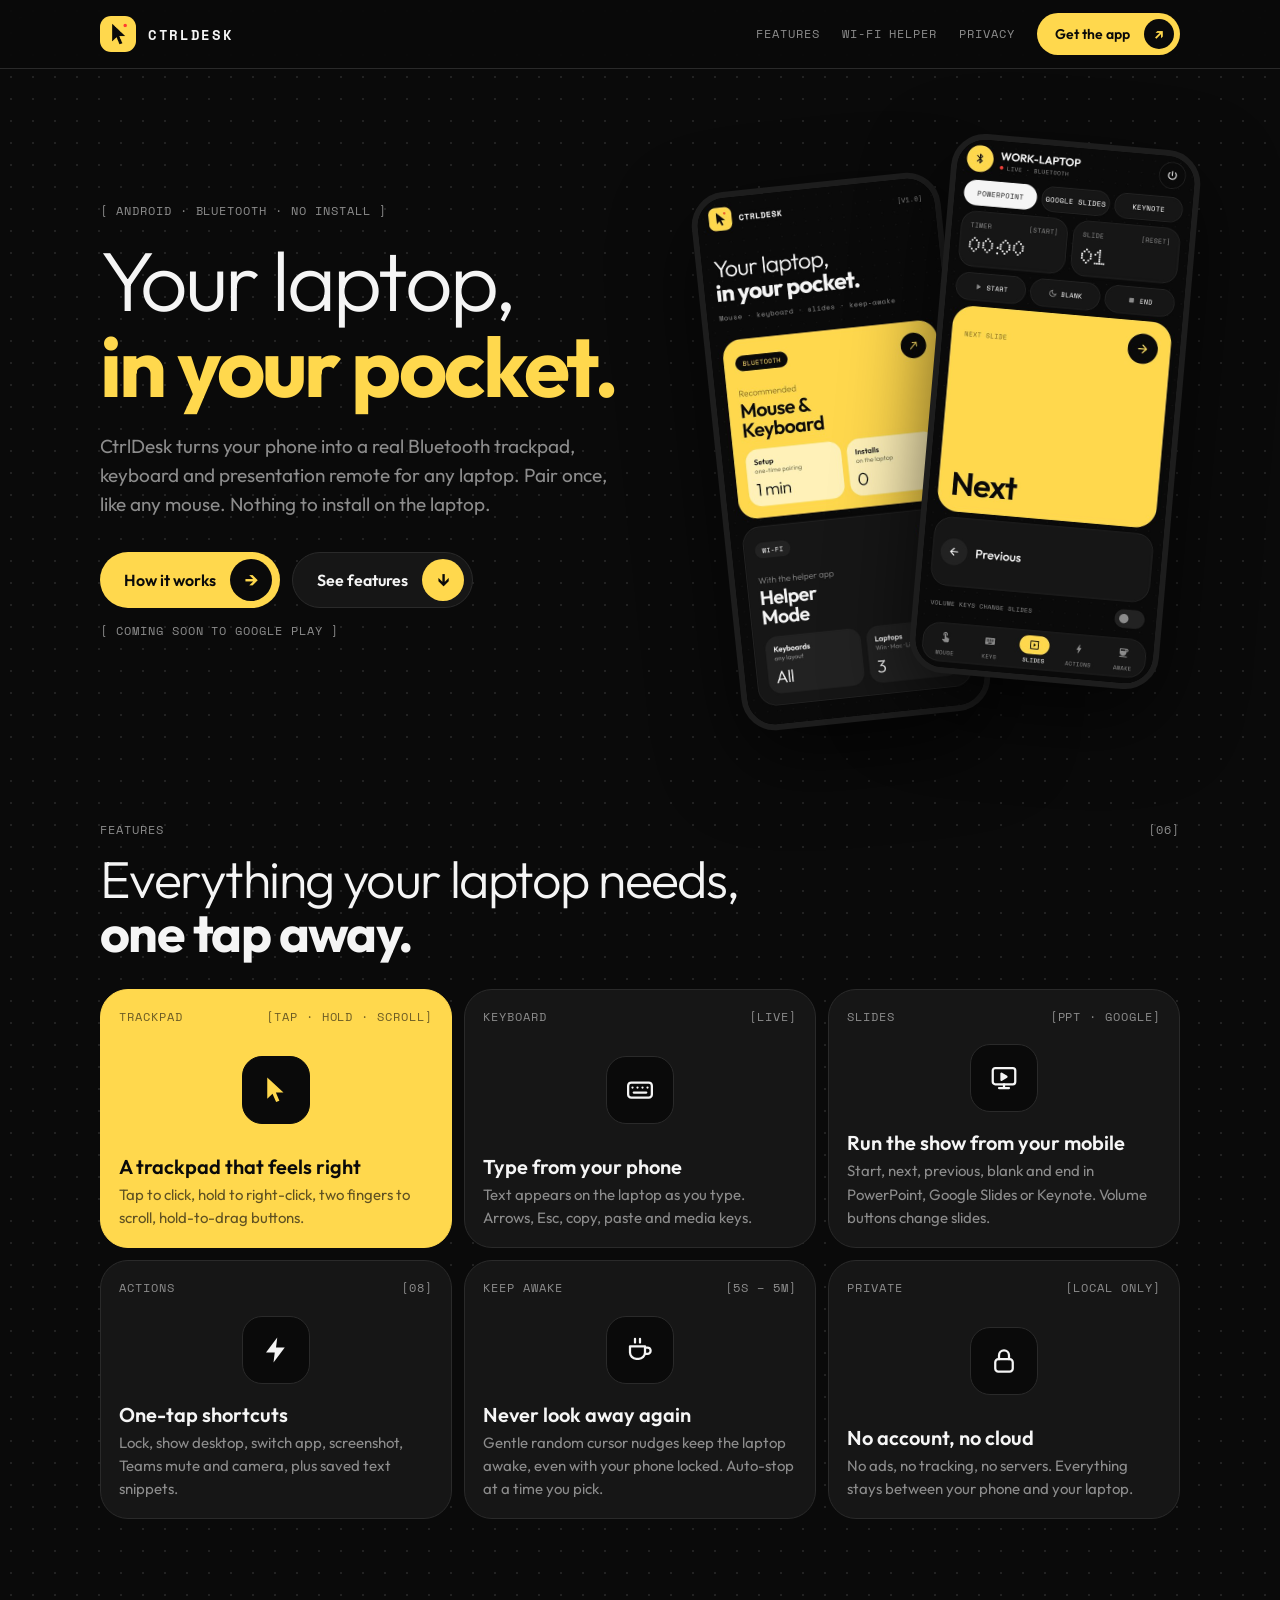
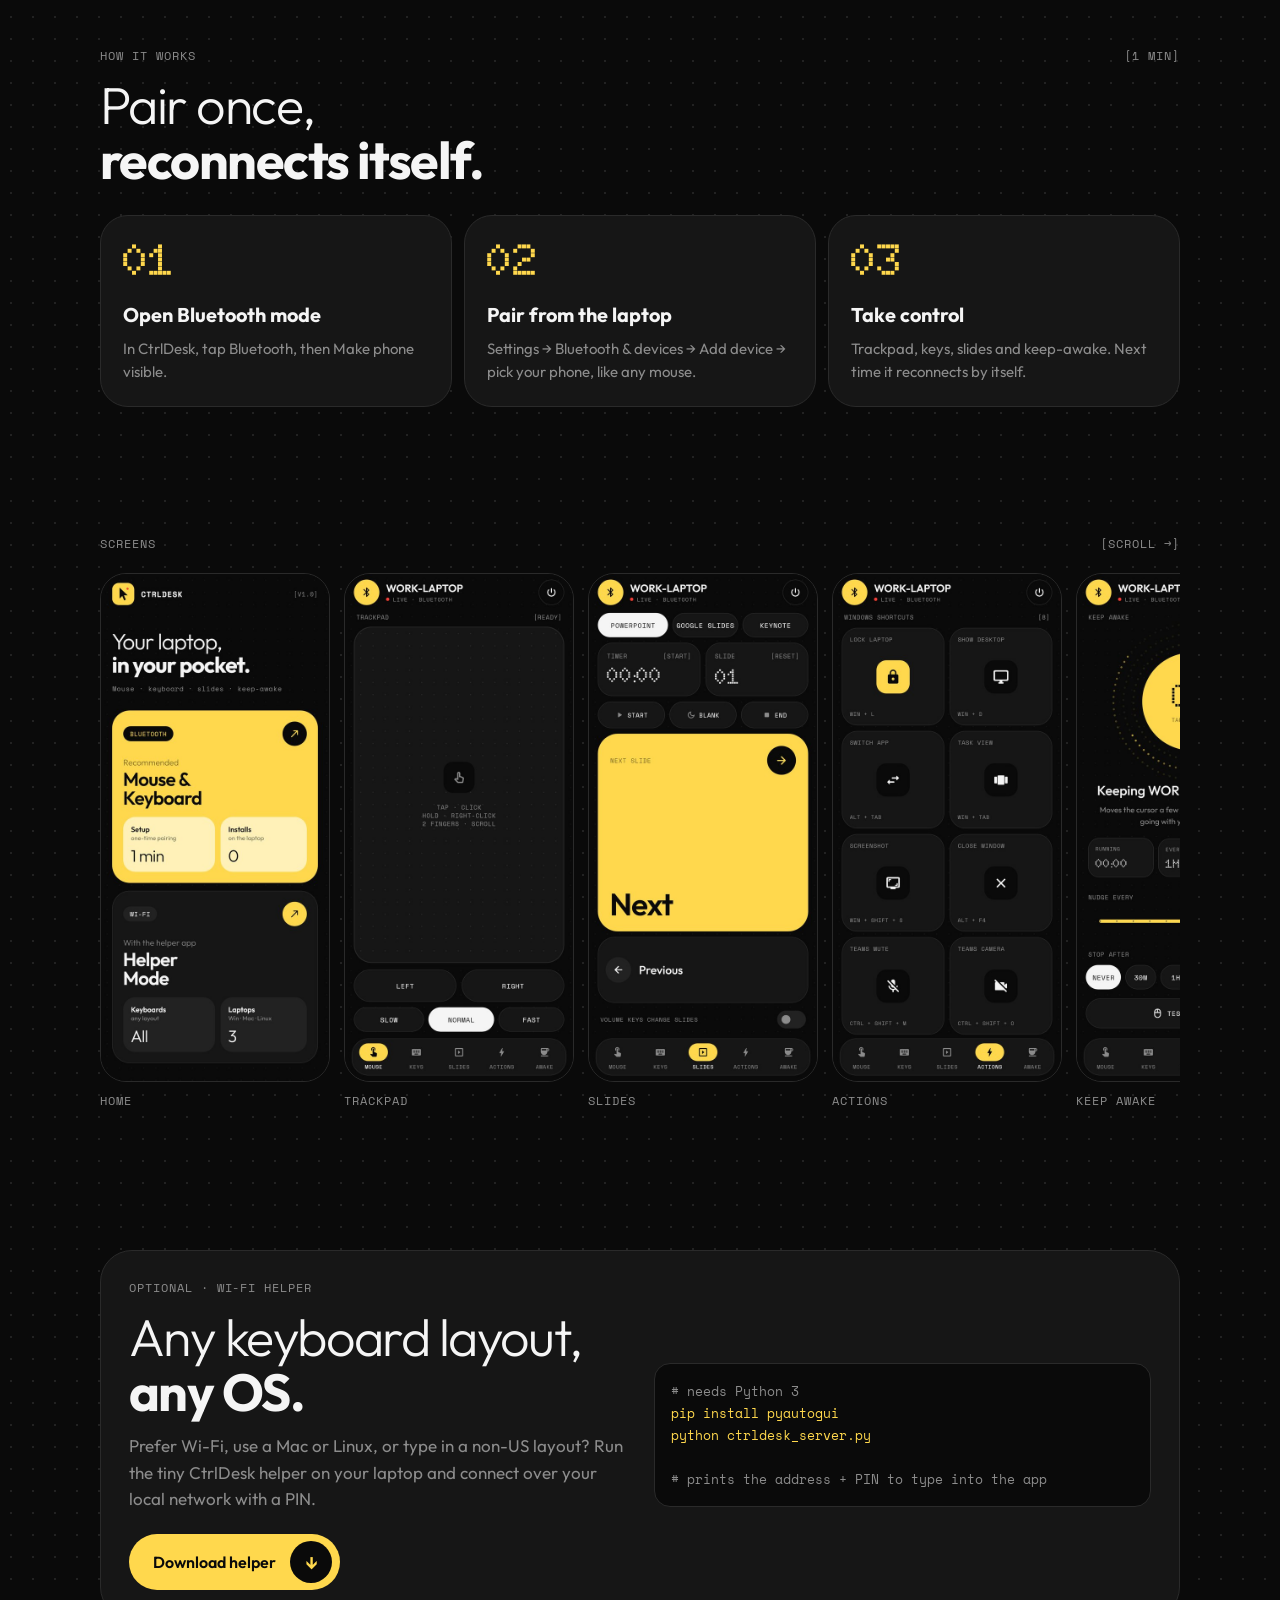
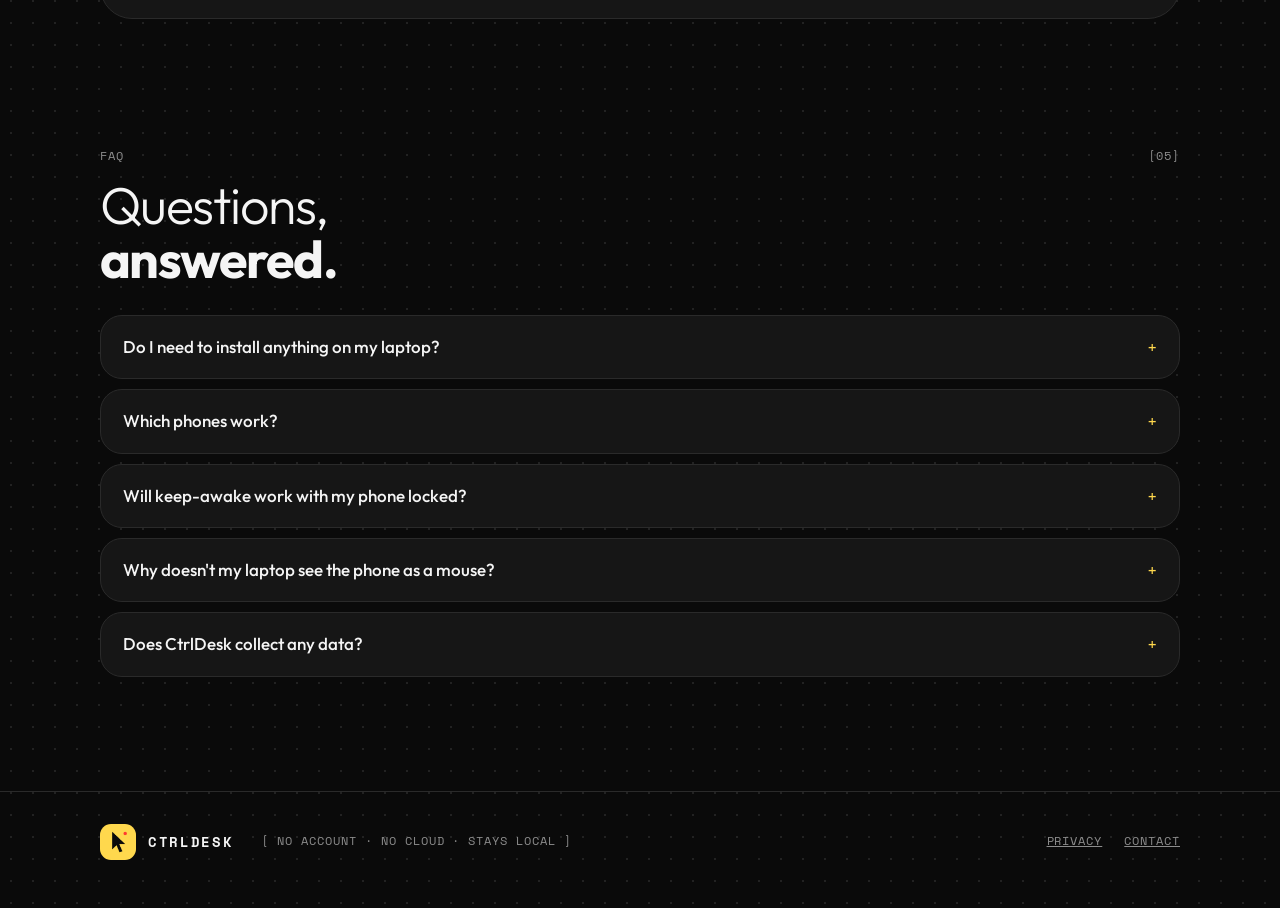
==== index.html @ 4426a4b0 "CtrlDesk website: landing page, privacy policy, Wi-Fi helper" ====
<!doctype html>
<html lang="en">
<head>
<meta charset="utf-8">
<meta name="viewport" content="width=device-width, initial-scale=1">
<title>CtrlDesk: your laptop, in your pocket</title>
<meta name="description" content="Turn your Android phone into a Bluetooth trackpad, keyboard, presentation remote and keep-awake for your laptop. Nothing to install on the laptop.">
<meta property="og:title" content="CtrlDesk: your laptop, in your pocket">
<meta property="og:description" content="Bluetooth trackpad, keyboard, slides remote and keep-awake. Nothing to install on the laptop.">
<meta property="og:image" content="https://shiv-khetan.github.io/ctrldesk/img/icon.png">
<link rel="icon" href="img/favicon.png">
<link rel="preconnect" href="https://fonts.googleapis.com">
<link rel="preconnect" href="https://fonts.gstatic.com" crossorigin>
<link href="https://fonts.googleapis.com/css2?family=Doto:wght@900&family=Outfit:wght@300;400;500;600;700&family=Space+Mono&display=swap" rel="stylesheet">
<link rel="stylesheet" href="style.css">
</head>
<body>

<nav>
  <div class="wrap">
    <a class="brand" href="./"><img src="img/icon.png" alt="">CTRLDESK</a>
    <div class="links">
      <a class="mono" href="#features">Features</a>
      <a class="mono" href="#wifi">Wi-Fi helper</a>
      <a class="mono" href="privacy.html">Privacy</a>
      <a class="btn yellow small" href="#get">Get the app <span class="arrow">↗</span></a>
    </div>
  </div>
</nav>

<main class="wrap">
  <header class="hero" id="get">
    <div>
      <div class="mono">[ Android · Bluetooth · No install ]</div>
      <h1 style="margin-top:18px">Your laptop,<br><b>in your pocket.</b></h1>
      <p class="lede">CtrlDesk turns your phone into a real Bluetooth trackpad, keyboard and presentation remote for any laptop. Pair once, like any mouse. Nothing to install on the laptop.</p>
      <div class="cta">
        <a class="btn yellow" href="#how">How it works <span class="arrow">→</span></a>
        <a class="btn dark" href="#features">See features <span class="arrow">↓</span></a>
      </div>
      <p class="mono soon">[ Coming soon to Google Play ]</p>
    </div>
    <div class="phones" aria-hidden="true">
      <div class="phone a"><img src="img/home.jpg" alt=""></div>
      <div class="phone b"><img src="img/slides.jpg" alt=""></div>
    </div>
  </header>

  <section id="features">
    <div class="head"><span class="mono">Features</span><span class="mono">[06]</span></div>
    <h2>Everything your laptop needs,<br><b>one tap away.</b></h2>
    <div class="grid">
      <div class="tile hl">
        <div class="head"><span class="mono">Trackpad</span><span class="mono">[Tap · Hold · Scroll]</span></div>
        <div class="art"><span><svg width="30" height="30" viewBox="0 0 24 24" fill="#ffd84d"><path d="M5 2v17l4.2-4 2.9 6.6 2.6-1.1-2.8-6.5H18z"/></svg></span></div>
        <h3>A trackpad that feels right</h3>
        <p>Tap to click, hold to right-click, two fingers to scroll, hold-to-drag buttons.</p>
      </div>
      <div class="tile">
        <div class="head"><span class="mono">Keyboard</span><span class="mono">[Live]</span></div>
        <div class="art"><span><svg width="30" height="30" viewBox="0 0 24 24" fill="none" stroke="#f5f5f5" stroke-width="1.8" stroke-linecap="round"><rect x="2.5" y="6" width="19" height="12" rx="2.5"/><path d="M6 10h.01M10 10h.01M14 10h.01M18 10h.01M7 14h10"/></svg></span></div>
        <h3>Type from your phone</h3>
        <p>Text appears on the laptop as you type. Arrows, Esc, copy, paste and media keys.</p>
      </div>
      <div class="tile">
        <div class="head"><span class="mono">Slides</span><span class="mono">[PPT · Google]</span></div>
        <div class="art"><span><svg width="30" height="30" viewBox="0 0 24 24" fill="none" stroke="#f5f5f5" stroke-width="1.8" stroke-linejoin="round"><rect x="3" y="4" width="18" height="13" rx="2"/><path d="M10 8.5v5l4-2.5z" fill="#f5f5f5"/><path d="M12 17v3M8 20h8" stroke-linecap="round"/></svg></span></div>
        <h3>Run the show from your mobile</h3>
        <p>Start, next, previous, blank and end in PowerPoint, Google Slides or Keynote. Volume buttons change slides.</p>
      </div>
      <div class="tile">
        <div class="head"><span class="mono">Actions</span><span class="mono">[08]</span></div>
        <div class="art"><span><svg width="30" height="30" viewBox="0 0 24 24" fill="#f5f5f5"><path d="M13 2 4 14h7l-1 8 9-12h-7z"/></svg></span></div>
        <h3>One-tap shortcuts</h3>
        <p>Lock, show desktop, switch app, screenshot, Teams mute and camera, plus saved text snippets.</p>
      </div>
      <div class="tile">
        <div class="head"><span class="mono">Keep awake</span><span class="mono">[5s – 5m]</span></div>
        <div class="art"><span><svg width="30" height="30" viewBox="0 0 24 24" fill="none" stroke="#f5f5f5" stroke-width="1.8" stroke-linecap="round" stroke-linejoin="round"><path d="M4 9h12v5a5 5 0 0 1-5 5H9a5 5 0 0 1-5-5zM16 10h2a2.5 2.5 0 0 1 0 5h-2M8 3v3M12 3v3"/></svg></span></div>
        <h3>Never look away again</h3>
        <p>Gentle random cursor nudges keep the laptop awake, even with your phone locked. Auto-stop at a time you pick.</p>
      </div>
      <div class="tile">
        <div class="head"><span class="mono">Private</span><span class="mono">[Local only]</span></div>
        <div class="art"><span><svg width="30" height="30" viewBox="0 0 24 24" fill="none" stroke="#f5f5f5" stroke-width="1.8" stroke-linecap="round" stroke-linejoin="round"><rect x="5" y="10.5" width="14" height="10" rx="2.5"/><path d="M8 10.5V7.5a4 4 0 0 1 8 0v3"/></svg></span></div>
        <h3>No account, no cloud</h3>
        <p>No ads, no tracking, no servers. Everything stays between your phone and your laptop.</p>
      </div>
    </div>
  </section>

  <section id="how">
    <div class="head"><span class="mono">How it works</span><span class="mono">[1 min]</span></div>
    <h2>Pair once,<br><b>reconnects itself.</b></h2>
    <div class="steps">
      <div class="step"><div class="n">01</div><h3>Open Bluetooth mode</h3><p>In CtrlDesk, tap Bluetooth, then Make phone visible.</p></div>
      <div class="step"><div class="n">02</div><h3>Pair from the laptop</h3><p>Settings → Bluetooth &amp; devices → Add device → pick your phone, like any mouse.</p></div>
      <div class="step"><div class="n">03</div><h3>Take control</h3><p>Trackpad, keys, slides and keep-awake. Next time it reconnects by itself.</p></div>
    </div>
  </section>

  <section>
    <div class="head"><span class="mono">Screens</span><span class="mono">[Scroll →]</span></div>
    <div class="gallery" style="margin-top:20px">
      <figure><img src="img/home.jpg" alt="CtrlDesk home screen" loading="lazy"><figcaption class="mono">Home</figcaption></figure>
      <figure><img src="img/mouse.jpg" alt="Trackpad" loading="lazy"><figcaption class="mono">Trackpad</figcaption></figure>
      <figure><img src="img/slides.jpg" alt="Presentation remote" loading="lazy"><figcaption class="mono">Slides</figcaption></figure>
      <figure><img src="img/actions.jpg" alt="Shortcuts" loading="lazy"><figcaption class="mono">Actions</figcaption></figure>
      <figure><img src="img/awake.jpg" alt="Keep awake" loading="lazy"><figcaption class="mono">Keep awake</figcaption></figure>
    </div>
  </section>

  <section id="wifi">
    <div class="wifi">
      <div>
        <div class="mono">Optional · Wi-Fi helper</div>
        <h2 style="margin-bottom:14px">Any keyboard layout,<br><b>any OS.</b></h2>
        <p>Prefer Wi-Fi, use a Mac or Linux, or type in a non-US layout? Run the tiny CtrlDesk helper on your laptop and connect over your local network with a PIN.</p>
        <div class="cta" style="margin-top:22px">
          <a class="btn yellow" href="download/ctrldesk_server.py" download>Download helper <span class="arrow">↓</span></a>
        </div>
      </div>
      <pre><span class="c"># needs Python 3</span>
pip install pyautogui
python ctrldesk_server.py

<span class="c"># prints the address + PIN to type into the app</span></pre>
    </div>
  </section>

  <section>
    <div class="head"><span class="mono">FAQ</span><span class="mono">[05]</span></div>
    <h2>Questions,<br><b>answered.</b></h2>
    <details><summary>Do I need to install anything on my laptop?</summary><p>No. In Bluetooth mode your phone pairs as a standard Bluetooth mouse and keyboard, which Windows, macOS, Linux and ChromeOS support out of the box.</p></details>
    <details><summary>Which phones work?</summary><p>Android 9 or newer. A few manufacturers disable the Bluetooth keyboard/mouse feature; the app tells you if yours does. iPhone doesn't allow apps to act as a Bluetooth mouse.</p></details>
    <details><summary>Will keep-awake work with my phone locked?</summary><p>Yes. It runs in the background with an ongoing notification you can stop at any time. For long sessions, keep the phone charging.</p></details>
    <details><summary>Why doesn't my laptop see the phone as a mouse?</summary><p>Pair while CtrlDesk is open on the Bluetooth screen. If you paired earlier, remove the phone from the laptop's Bluetooth list and pair again.</p></details>
    <details><summary>Does CtrlDesk collect any data?</summary><p>No. There's no account, analytics or server. See the <a href="privacy.html">privacy policy</a>.</p></details>
  </section>
</main>

<footer>
  <div class="wrap">
    <a class="brand" href="./"><img src="img/icon.png" alt="">CTRLDESK</a>
    <span class="mono">[ No account · No cloud · Stays local ]</span>
    <div class="links">
      <a class="mono" href="privacy.html">Privacy</a>
      <a class="mono" href="mailto:shivkhetan18@gmail.com">Contact</a>
    </div>
  </div>
</footer>
</body>
</html>
---- style.css ----
:root {
  --bg: #0a0a0a;
  --card: #161616;
  --card-hi: #222;
  --line: #2a2a2a;
  --text: #f5f5f5;
  --muted: #8c8c8c;
  --yellow: #ffd84d;
  --yellow-soft: #fff1b8;
  --ink: #0a0a0a;
  --red: #ff3b30;
  --sans: "Outfit", system-ui, sans-serif;
  --mono: "Space Mono", ui-monospace, monospace;
  --dots: "Doto", var(--mono);
}

* { box-sizing: border-box; margin: 0; }
html { scroll-behavior: smooth; }
body {
  background: var(--bg) radial-gradient(circle, #222 1px, transparent 1.2px) 0 0 / 22px 22px;
  color: var(--text);
  font: 400 17px/1.55 var(--sans);
  -webkit-font-smoothing: antialiased;
}
a { color: inherit; }
img { display: block; max-width: 100%; }
.wrap { max-width: 1120px; margin: 0 auto; padding: 0 20px; }

.mono { font-family: var(--mono); font-size: 12px; letter-spacing: .08em; text-transform: uppercase; color: var(--muted); }
.head { display: flex; justify-content: space-between; gap: 12px; }

/* nav */
nav { position: sticky; top: 0; z-index: 10; background: rgba(10,10,10,.82); backdrop-filter: blur(12px); border-bottom: 1px solid var(--line); }
nav .wrap { display: flex; align-items: center; gap: 14px; height: 68px; }
.brand { display: flex; align-items: center; gap: 12px; text-decoration: none; font: 700 14px var(--mono); letter-spacing: .12em; }
.brand img { width: 36px; height: 36px; border-radius: 11px; }
nav .links { margin-left: auto; display: flex; align-items: center; gap: 22px; }
nav .links a { text-decoration: none; }
nav .links a.mono:hover { color: var(--text); }
@media (max-width: 640px) { nav .links a.mono { display: none; } }

/* buttons */
.btn { display: inline-flex; align-items: center; gap: 14px; height: 56px; padding: 0 8px 0 24px; border-radius: 28px;
  font: 600 16px var(--sans); text-decoration: none; transition: transform .12s; }
.btn:active { transform: scale(.97); }
.btn .arrow { width: 42px; height: 42px; border-radius: 50%; display: grid; place-items: center; font-size: 20px; }
.btn.yellow { background: var(--yellow); color: var(--ink); }
.btn.yellow .arrow { background: var(--ink); color: var(--yellow); }
.btn.dark { background: var(--card); color: var(--text); border: 1px solid var(--line); }
.btn.dark .arrow { background: var(--yellow); color: var(--ink); }
.btn.small { height: 42px; padding: 0 6px 0 18px; font-size: 14px; }
.btn.small .arrow { width: 30px; height: 30px; font-size: 15px; }

/* hero */
.hero { display: grid; grid-template-columns: 1.1fr .9fr; gap: 48px; align-items: center; padding: 72px 0 56px; }
h1 { font: 300 clamp(44px, 7vw, 84px)/1.02 var(--sans); letter-spacing: -.035em; }
h1 b, h2 b { font-weight: 700; }
h1 b { color: var(--yellow); }
.lede { color: var(--muted); font-size: 19px; max-width: 520px; margin: 22px 0 32px; }
.cta { display: flex; flex-wrap: wrap; gap: 12px; align-items: center; }
.soon { margin-top: 14px; }
.phones { position: relative; height: 560px; }
.phone { position: absolute; width: 250px; border-radius: 34px; border: 6px solid #1d1d1d; box-shadow: 0 30px 80px rgba(0,0,0,.6); overflow: hidden; background: #000; }
.phone img { width: 100%; }
.phone.a { left: 0; top: 40px; transform: rotate(-6deg); }
.phone.b { right: 0; top: 0; transform: rotate(5deg); }
@media (max-width: 860px) {
  .hero { grid-template-columns: 1fr; padding-top: 48px; }
  .phones { height: 470px; max-width: 420px; width: 100%; margin: 0 auto; }
  .phone { width: 210px; }
}

/* sections */
section { padding: 64px 0; }
h2 { font: 300 clamp(34px, 5vw, 52px)/1.05 var(--sans); letter-spacing: -.03em; margin: 12px 0 28px; }

.grid { display: grid; grid-template-columns: repeat(3, 1fr); gap: 12px; }
@media (max-width: 860px) { .grid { grid-template-columns: repeat(2, 1fr); } }
@media (max-width: 520px) { .grid { grid-template-columns: 1fr; } }
.tile { background: var(--card); border: 1px solid var(--line); border-radius: 28px; padding: 18px; display: flex; flex-direction: column; min-height: 240px; }
.tile .art { flex: 1; display: grid; place-items: center; padding: 18px 0; }
.tile .art span { width: 68px; height: 68px; border-radius: 20px; background: var(--bg); border: 1px solid var(--line); display: grid; place-items: center; font-size: 30px; }
.tile.hl { background: var(--yellow); border-color: var(--yellow); color: var(--ink); }
.tile.hl .mono { color: rgba(10,10,10,.6); }
.tile.hl .art span { background: var(--ink); border-color: var(--ink); }
.tile h3 { font: 600 20px var(--sans); }
.tile p { color: var(--muted); font-size: 15px; margin-top: 4px; }
.tile.hl p { color: rgba(10,10,10,.65); }

/* steps */
.steps { display: grid; grid-template-columns: repeat(3, 1fr); gap: 12px; }
@media (max-width: 860px) { .steps { grid-template-columns: 1fr; } }
.step { background: var(--card); border: 1px solid var(--line); border-radius: 28px; padding: 22px; }
.step .n { font: 900 44px/1 var(--dots); color: var(--yellow); margin-bottom: 18px; }
.step p { color: var(--muted); font-size: 15px; margin-top: 6px; }

/* gallery */
.gallery { display: flex; gap: 14px; overflow-x: auto; padding-bottom: 12px; scroll-snap-type: x mandatory; }
.gallery figure { flex: 0 0 230px; scroll-snap-align: start; }
.gallery img { border-radius: 26px; border: 1px solid var(--line); }
.gallery figcaption { margin-top: 10px; }

/* wifi */
.wifi { background: var(--card); border: 1px solid var(--line); border-radius: 32px; padding: 28px; display: grid; grid-template-columns: 1fr 1fr; gap: 28px; align-items: center; }
@media (max-width: 860px) { .wifi { grid-template-columns: 1fr; } }
.wifi p { color: var(--muted); }
pre { background: var(--bg); border: 1px solid var(--line); border-radius: 16px; padding: 16px; overflow-x: auto; font: 13px/1.7 var(--mono); color: var(--yellow); }
pre .c { color: var(--muted); }

/* faq */
details { background: var(--card); border: 1px solid var(--line); border-radius: 22px; padding: 18px 22px; margin-bottom: 10px; }
summary { cursor: pointer; font-weight: 500; list-style: none; display: flex; justify-content: space-between; gap: 12px; }
summary::after { content: "+"; font-family: var(--mono); color: var(--yellow); }
details[open] summary::after { content: "−"; }
details p { color: var(--muted); margin-top: 10px; font-size: 15.5px; }

/* footer */
footer { border-top: 1px solid var(--line); padding: 32px 0 48px; margin-top: 40px; }
footer .wrap { display: flex; flex-wrap: wrap; gap: 16px 28px; align-items: center; }
footer .links { margin-left: auto; display: flex; gap: 22px; }

/* legal page */
.legal { max-width: 720px; padding: 56px 20px 24px; margin: 0 auto; }
.legal h1 { font-size: clamp(40px, 6vw, 60px); margin: 16px 0 8px; }
.legal h2 { font: 600 20px var(--sans); margin: 34px 0 8px; letter-spacing: 0; }
.legal p, .legal li { color: #c9c9c9; }
.legal ul { padding-left: 20px; }
.legal li { margin: 6px 0; }
.legal b { color: var(--text); }
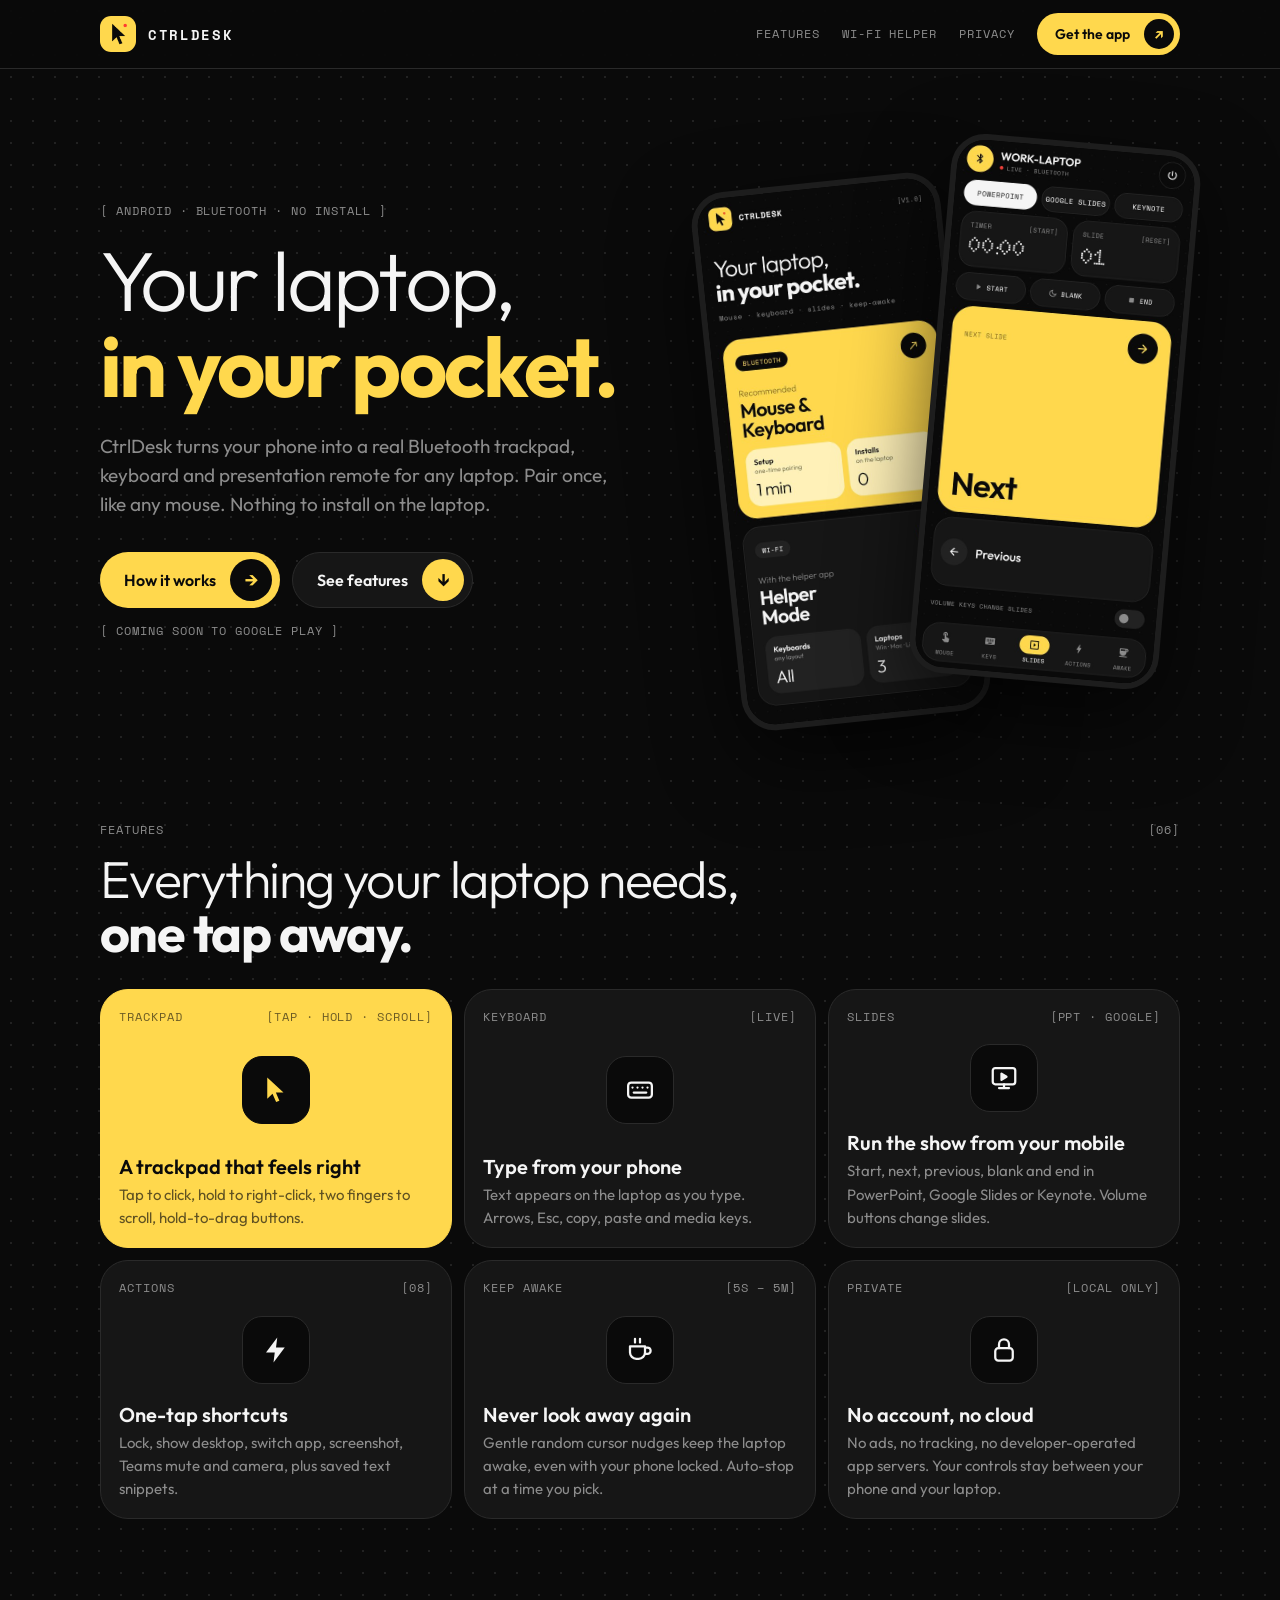
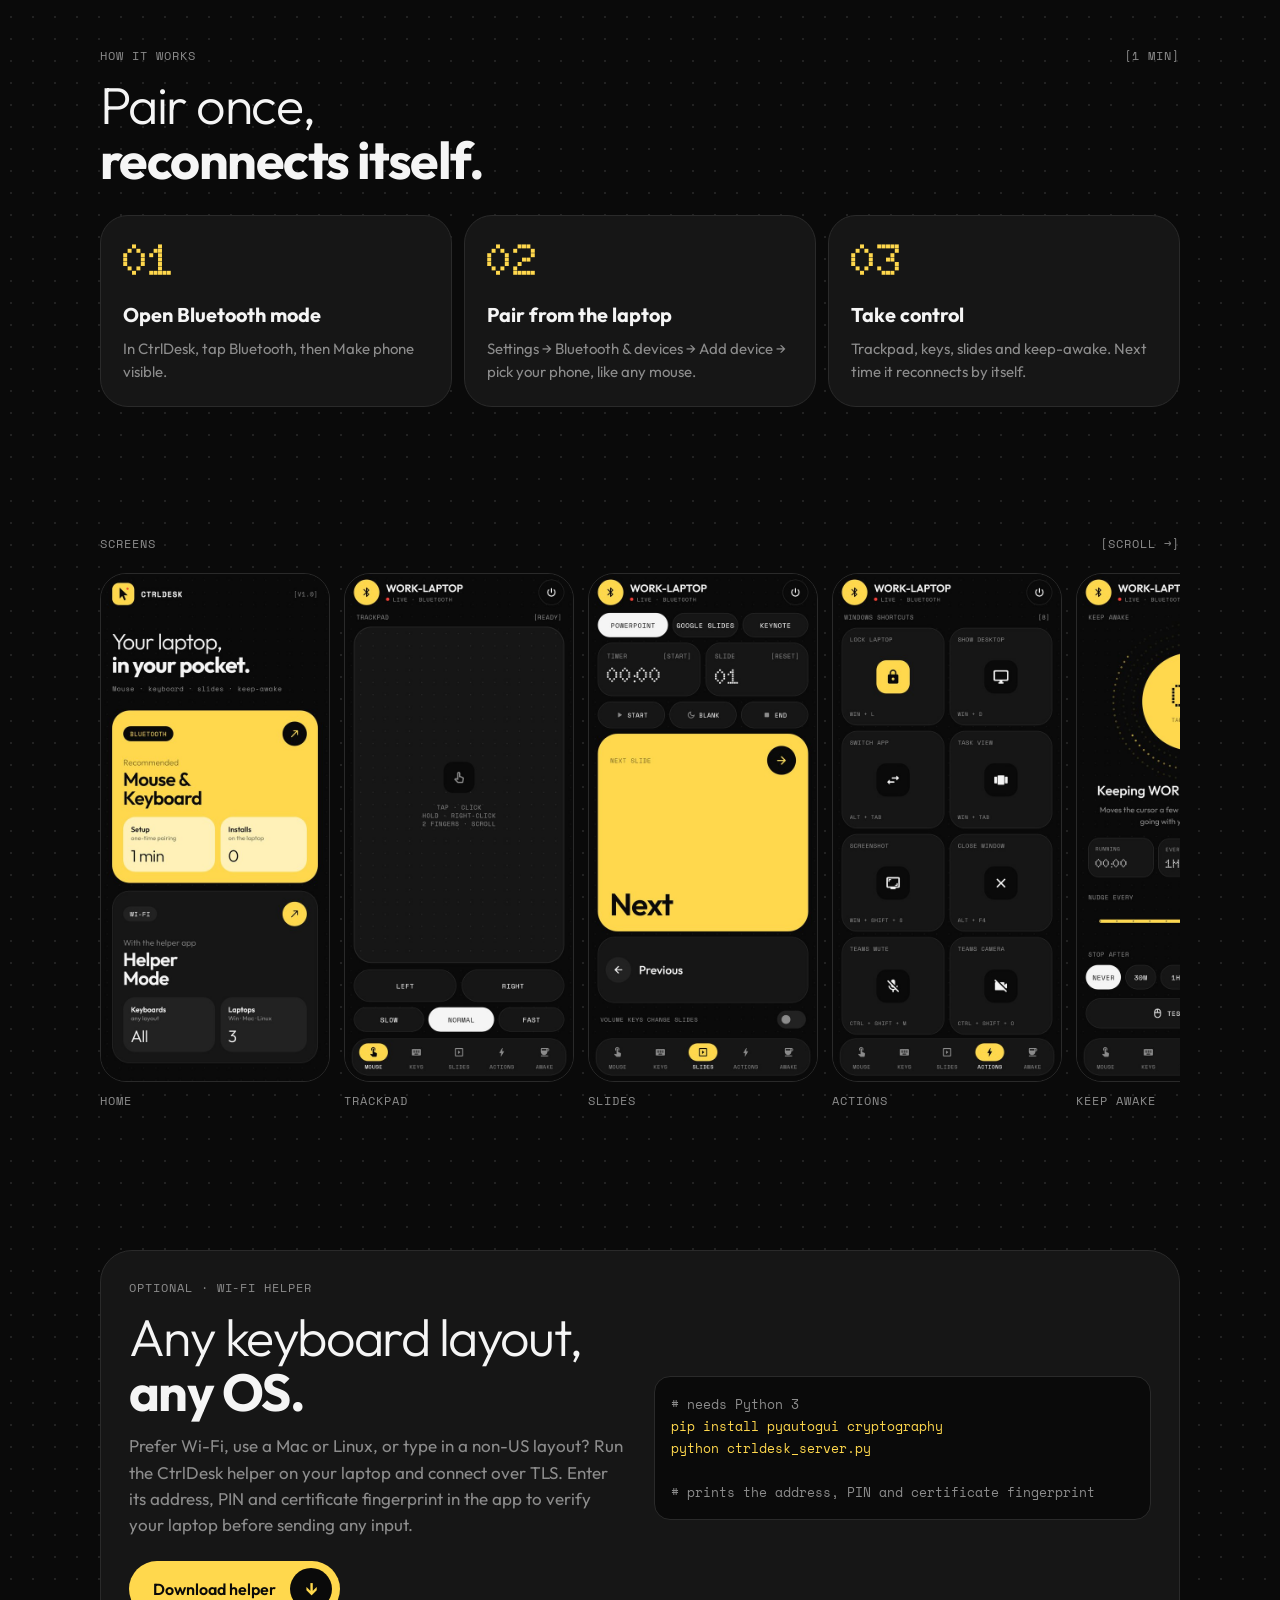
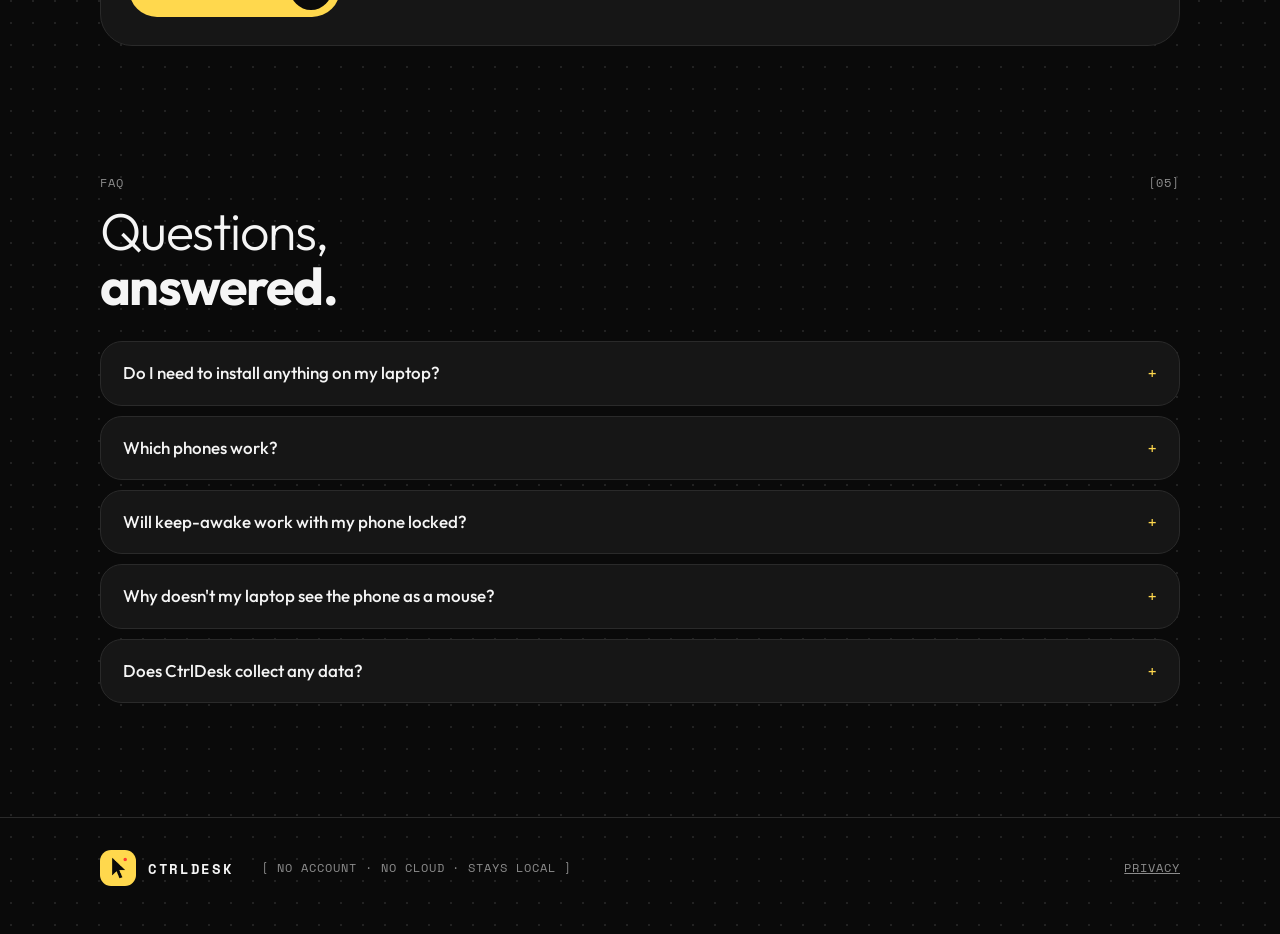
==== commit 4a9c36be: "Encrypted Wi-Fi helper, type & erase, updated privacy policy - Helper: TLS with certificate fingerpr" ====
--- a/index.html
+++ b/index.html
@@ -84,7 +84,7 @@
         <div class="head"><span class="mono">Private</span><span class="mono">[Local only]</span></div>
         <div class="art"><span><svg width="30" height="30" viewBox="0 0 24 24" fill="none" stroke="#f5f5f5" stroke-width="1.8" stroke-linecap="round" stroke-linejoin="round"><rect x="5" y="10.5" width="14" height="10" rx="2.5"/><path d="M8 10.5V7.5a4 4 0 0 1 8 0v3"/></svg></span></div>
         <h3>No account, no cloud</h3>
-        <p>No ads, no tracking, no servers. Everything stays between your phone and your laptop.</p>
+        <p>No ads, no tracking, no developer-operated app servers. Your controls stay between your phone and your laptop.</p>
       </div>
     </div>
   </section>
@@ -115,16 +115,16 @@
       <div>
         <div class="mono">Optional · Wi-Fi helper</div>
         <h2 style="margin-bottom:14px">Any keyboard layout,<br><b>any OS.</b></h2>
-        <p>Prefer Wi-Fi, use a Mac or Linux, or type in a non-US layout? Run the tiny CtrlDesk helper on your laptop and connect over your local network with a PIN.</p>
+        <p>Prefer Wi-Fi, use a Mac or Linux, or type in a non-US layout? Run the CtrlDesk helper on your laptop and connect over TLS. Enter its address, PIN and certificate fingerprint in the app to verify your laptop before sending any input.</p>
         <div class="cta" style="margin-top:22px">
           <a class="btn yellow" href="download/ctrldesk_server.py" download>Download helper <span class="arrow">↓</span></a>
         </div>
       </div>
       <pre><span class="c"># needs Python 3</span>
-pip install pyautogui
+pip install pyautogui cryptography
 python ctrldesk_server.py
 
-<span class="c"># prints the address + PIN to type into the app</span></pre>
+<span class="c"># prints the address, PIN and certificate fingerprint</span></pre>
     </div>
   </section>
 
@@ -135,7 +135,7 @@
     <details><summary>Which phones work?</summary><p>Android 9 or newer. A few manufacturers disable the Bluetooth keyboard/mouse feature; the app tells you if yours does. iPhone doesn't allow apps to act as a Bluetooth mouse.</p></details>
     <details><summary>Will keep-awake work with my phone locked?</summary><p>Yes. It runs in the background with an ongoing notification you can stop at any time. For long sessions, keep the phone charging.</p></details>
     <details><summary>Why doesn't my laptop see the phone as a mouse?</summary><p>Pair while CtrlDesk is open on the Bluetooth screen. If you paired earlier, remove the phone from the laptop's Bluetooth list and pair again.</p></details>
-    <details><summary>Does CtrlDesk collect any data?</summary><p>No. There's no account, analytics or server. See the <a href="privacy.html">privacy policy</a>.</p></details>
+    <details><summary>Does CtrlDesk collect any data?</summary><p>We receive no app input or telemetry. Your controls go directly to your chosen laptop over paired Bluetooth or verified TLS, and your saved settings stay in private app storage with Android backup disabled. The optional helper runs on your laptop. See the <a href="privacy.html">privacy policy</a>.</p></details>
   </section>
 </main>
 
@@ -145,7 +145,6 @@
     <span class="mono">[ No account · No cloud · Stays local ]</span>
     <div class="links">
       <a class="mono" href="privacy.html">Privacy</a>
-      <a class="mono" href="mailto:shivkhetan18@gmail.com">Contact</a>
     </div>
   </div>
 </footer>
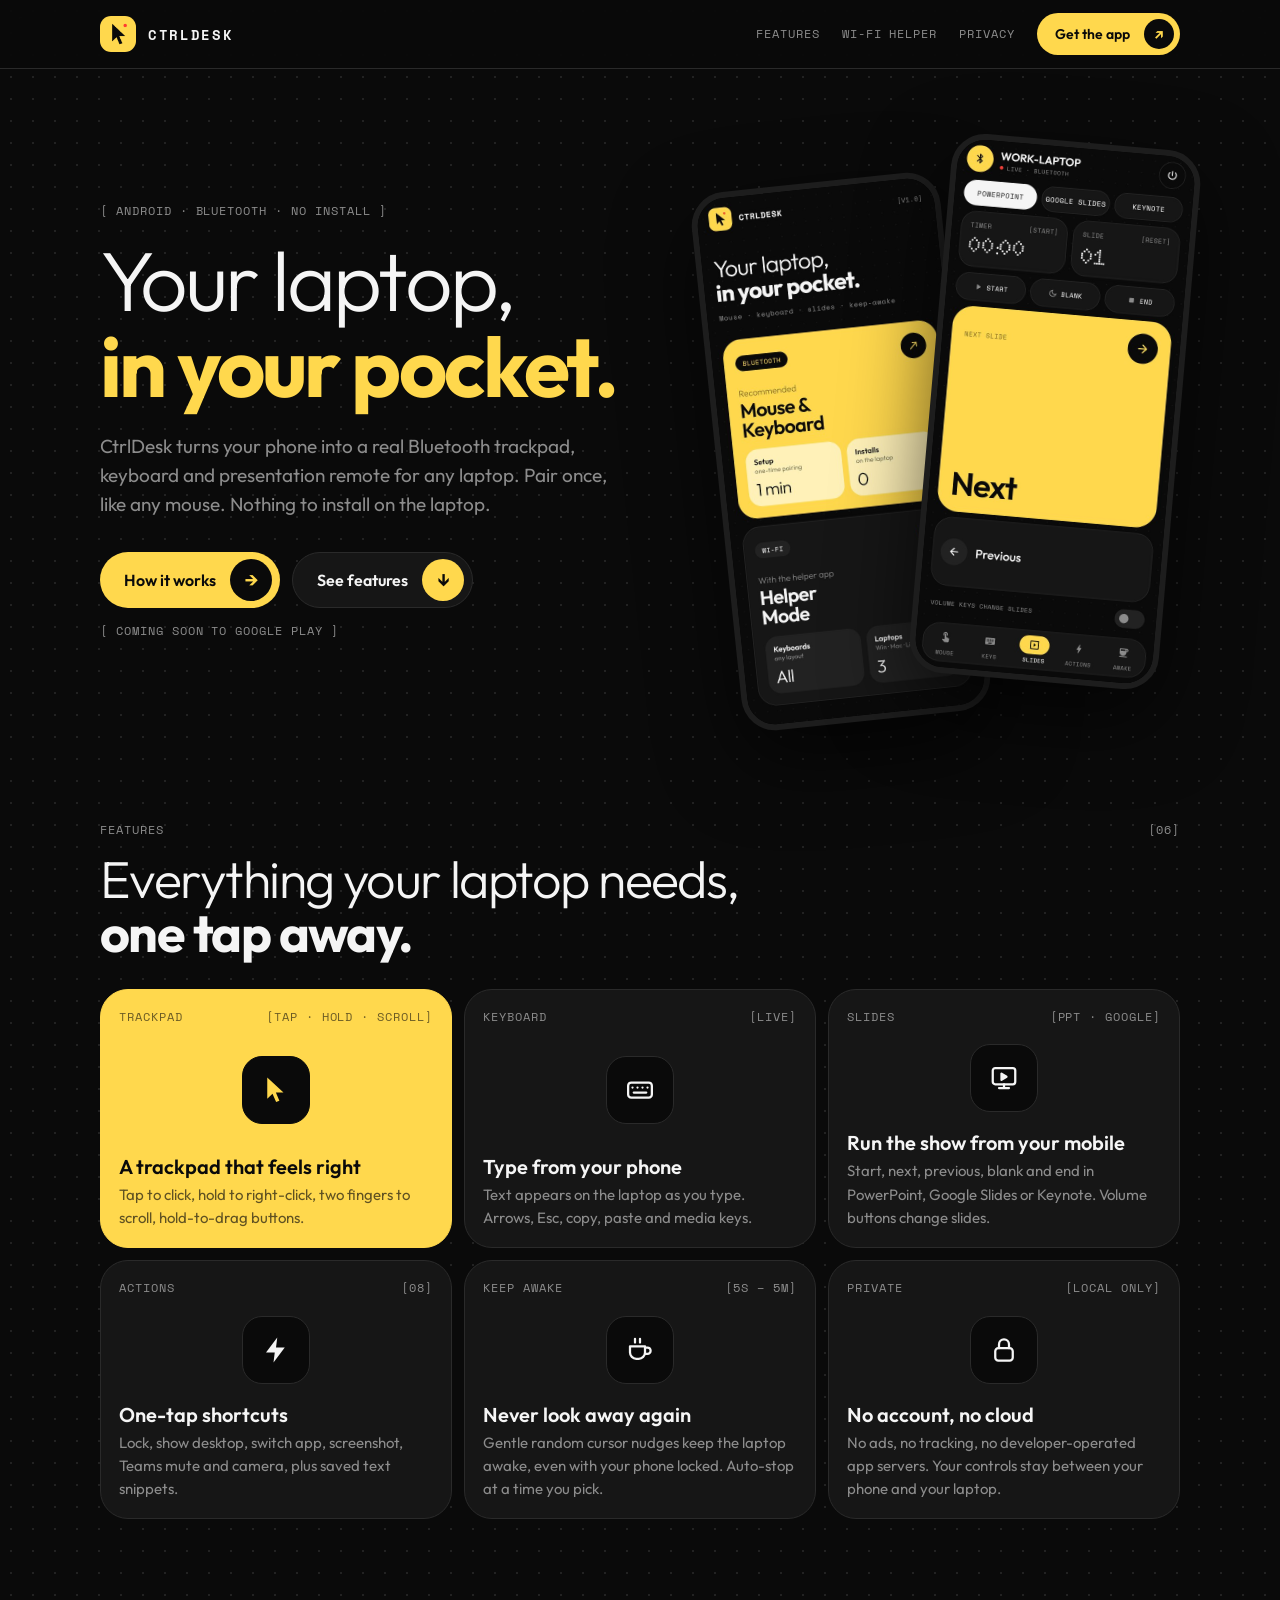
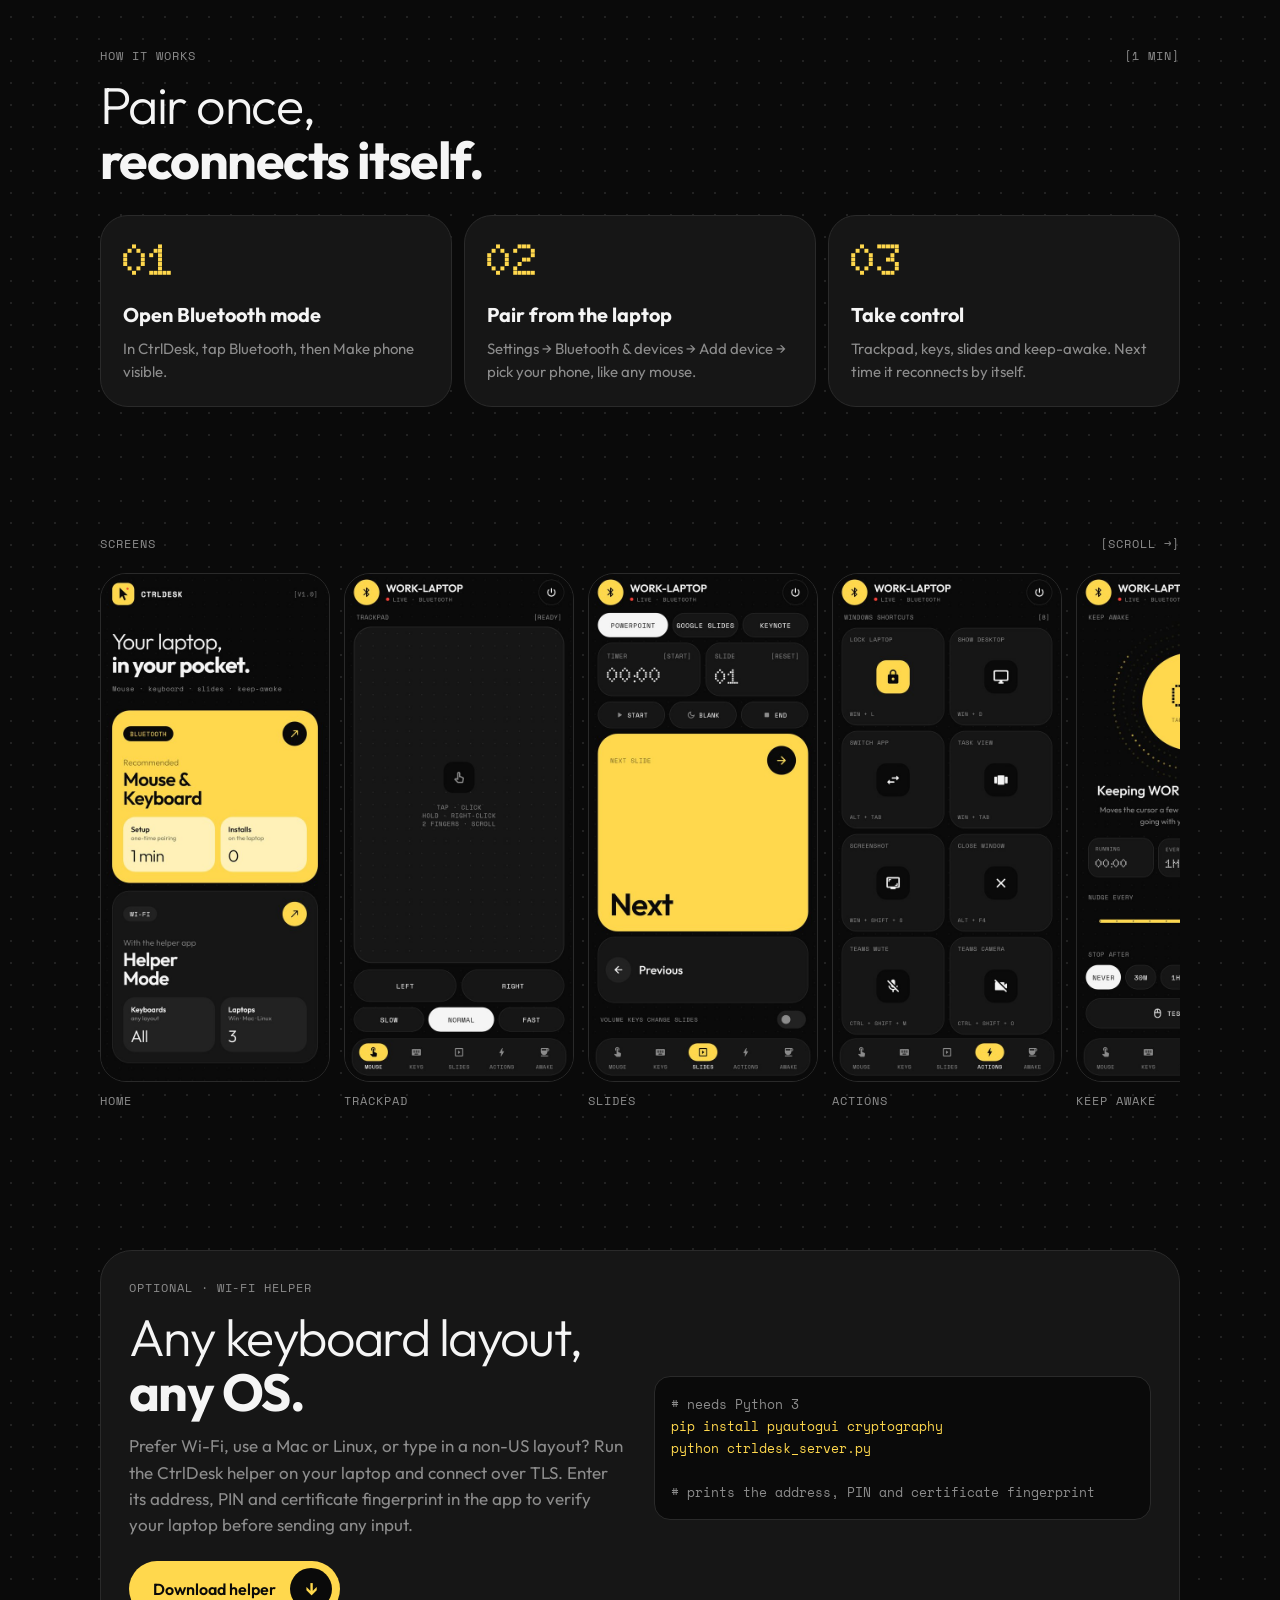
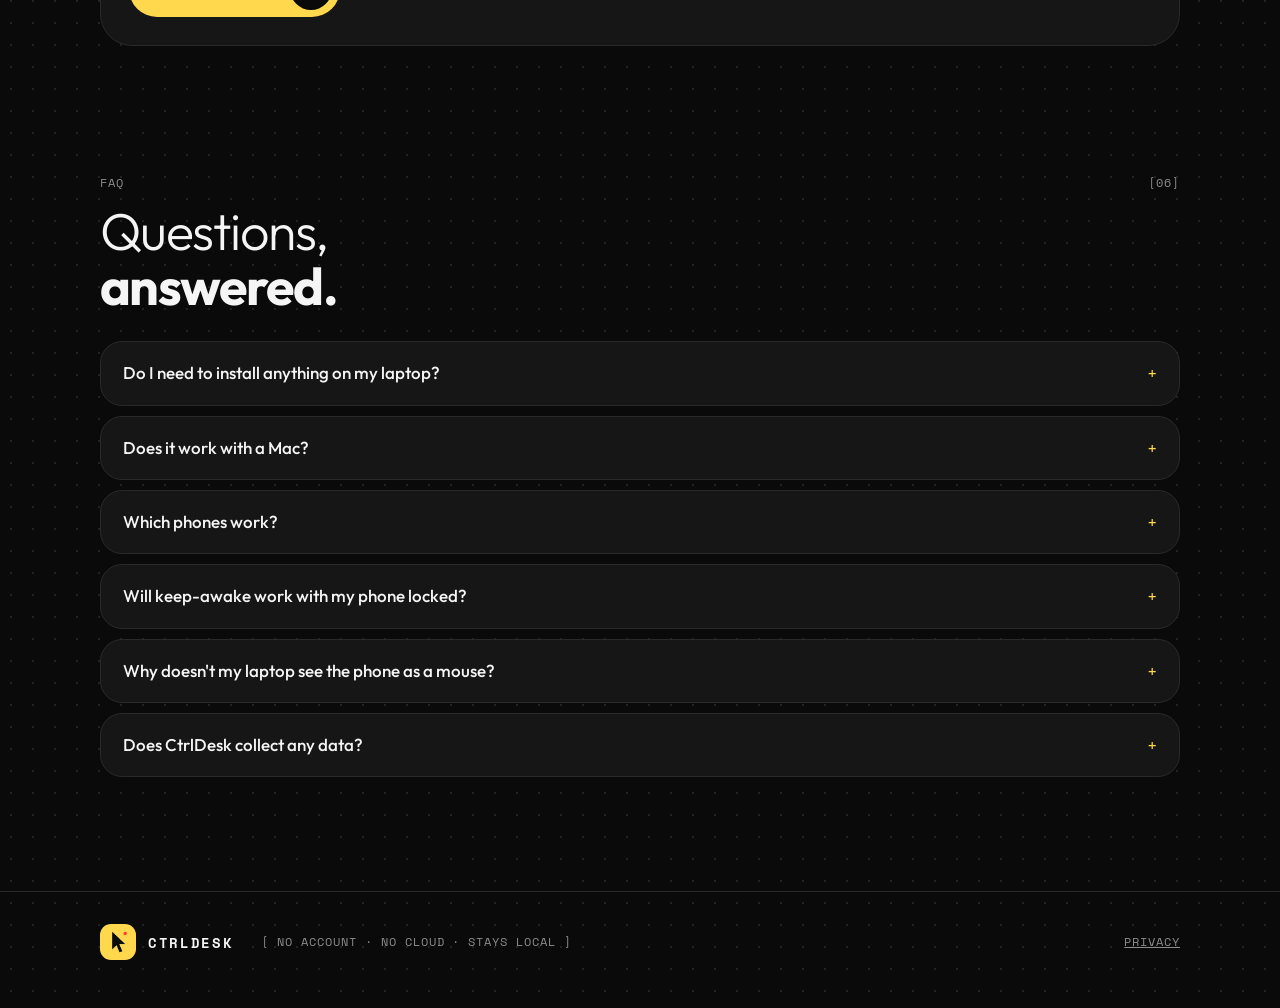
==== commit ea380db9: "Mac support FAQ; helper reports its OS and matches Bluetooth scroll speed" ====
--- a/index.html
+++ b/index.html
@@ -129,9 +129,10 @@
   </section>
 
   <section>
-    <div class="head"><span class="mono">FAQ</span><span class="mono">[05]</span></div>
+    <div class="head"><span class="mono">FAQ</span><span class="mono">[06]</span></div>
     <h2>Questions,<br><b>answered.</b></h2>
     <details><summary>Do I need to install anything on my laptop?</summary><p>No. In Bluetooth mode your phone pairs as a standard Bluetooth mouse and keyboard, which Windows, macOS, Linux and ChromeOS support out of the box.</p></details>
+    <details><summary>Does it work with a Mac?</summary><p>Yes. Tap <b>WIN</b> at the top of the control screen to switch it to <b>MAC</b>: copy, paste and shortcuts then use Cmd, and Start uses the Mac keys for PowerPoint, Google Slides and Keynote. If your Mac asks you to identify the keyboard, pick ANSI (US).</p></details>
     <details><summary>Which phones work?</summary><p>Android 9 or newer. A few manufacturers disable the Bluetooth keyboard/mouse feature; the app tells you if yours does. iPhone doesn't allow apps to act as a Bluetooth mouse.</p></details>
     <details><summary>Will keep-awake work with my phone locked?</summary><p>Yes. It runs in the background with an ongoing notification you can stop at any time. For long sessions, keep the phone charging.</p></details>
     <details><summary>Why doesn't my laptop see the phone as a mouse?</summary><p>Pair while CtrlDesk is open on the Bluetooth screen. If you paired earlier, remove the phone from the laptop's Bluetooth list and pair again.</p></details>
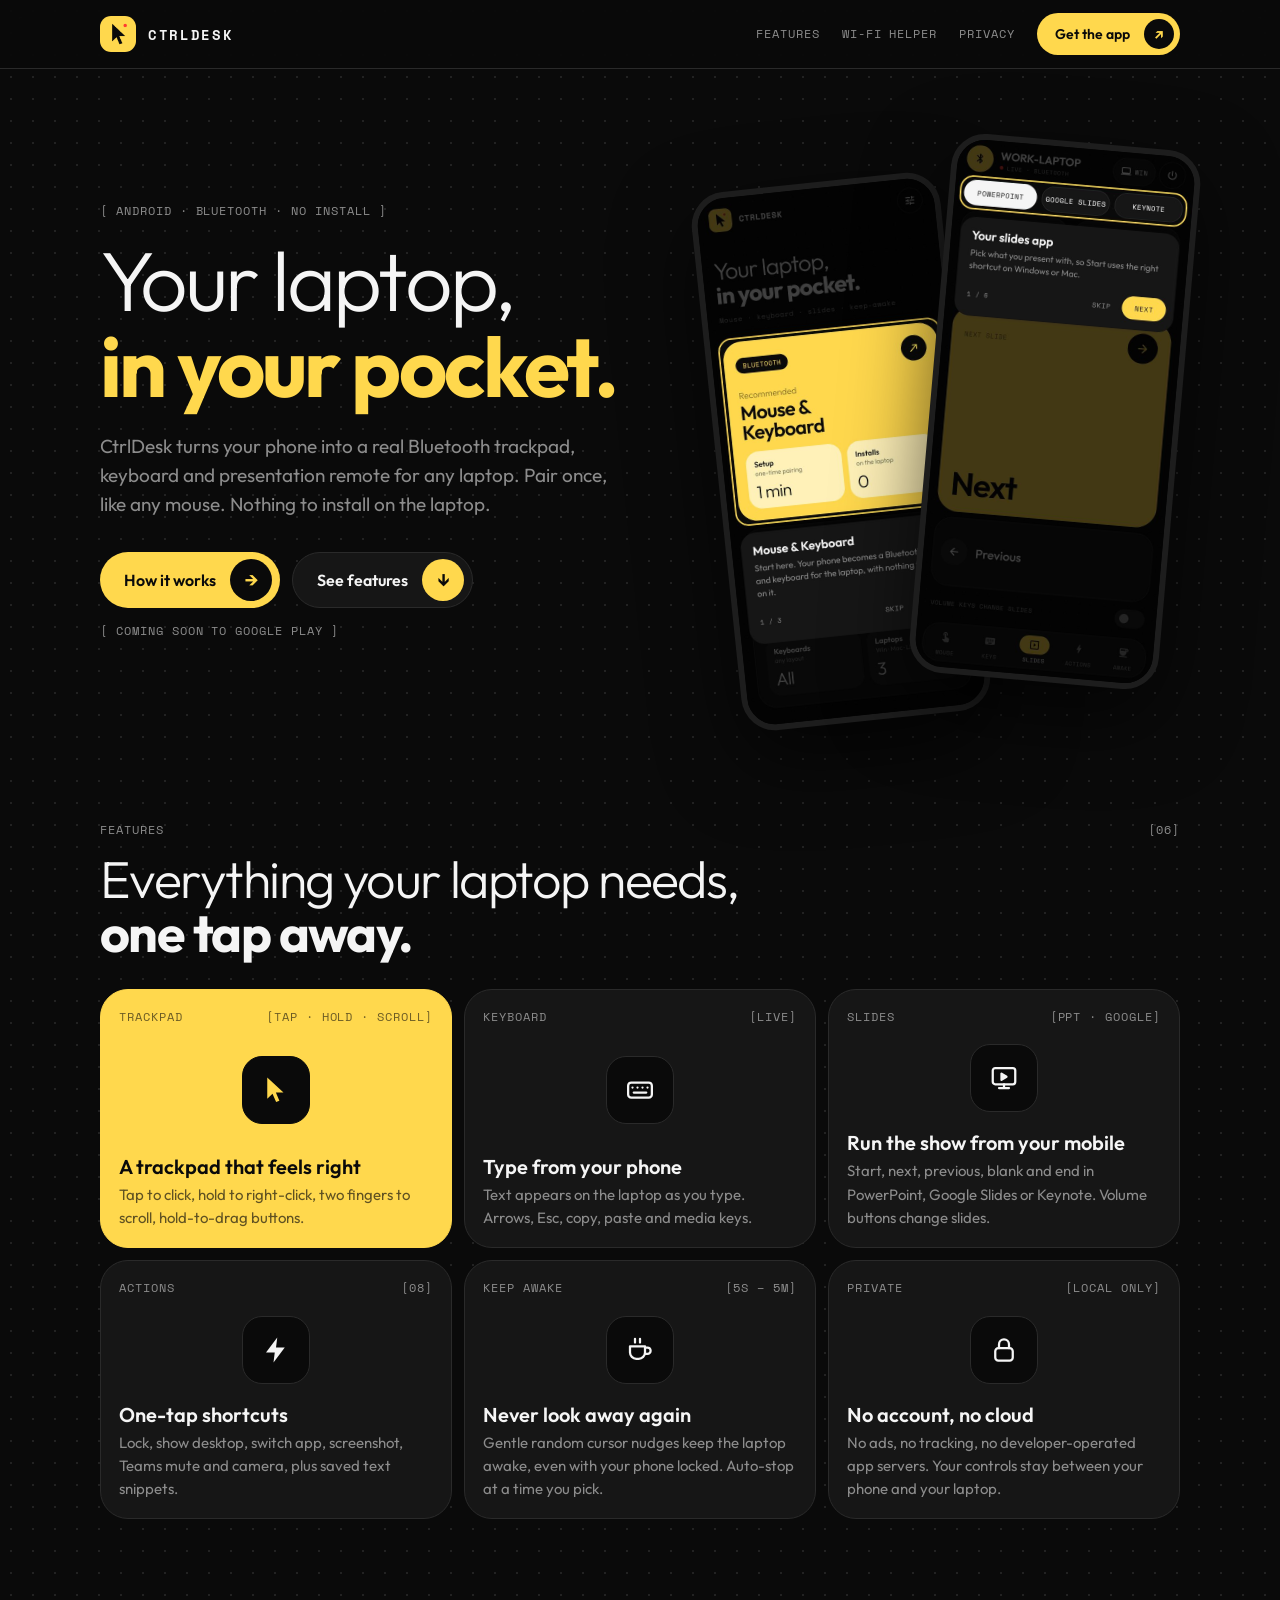
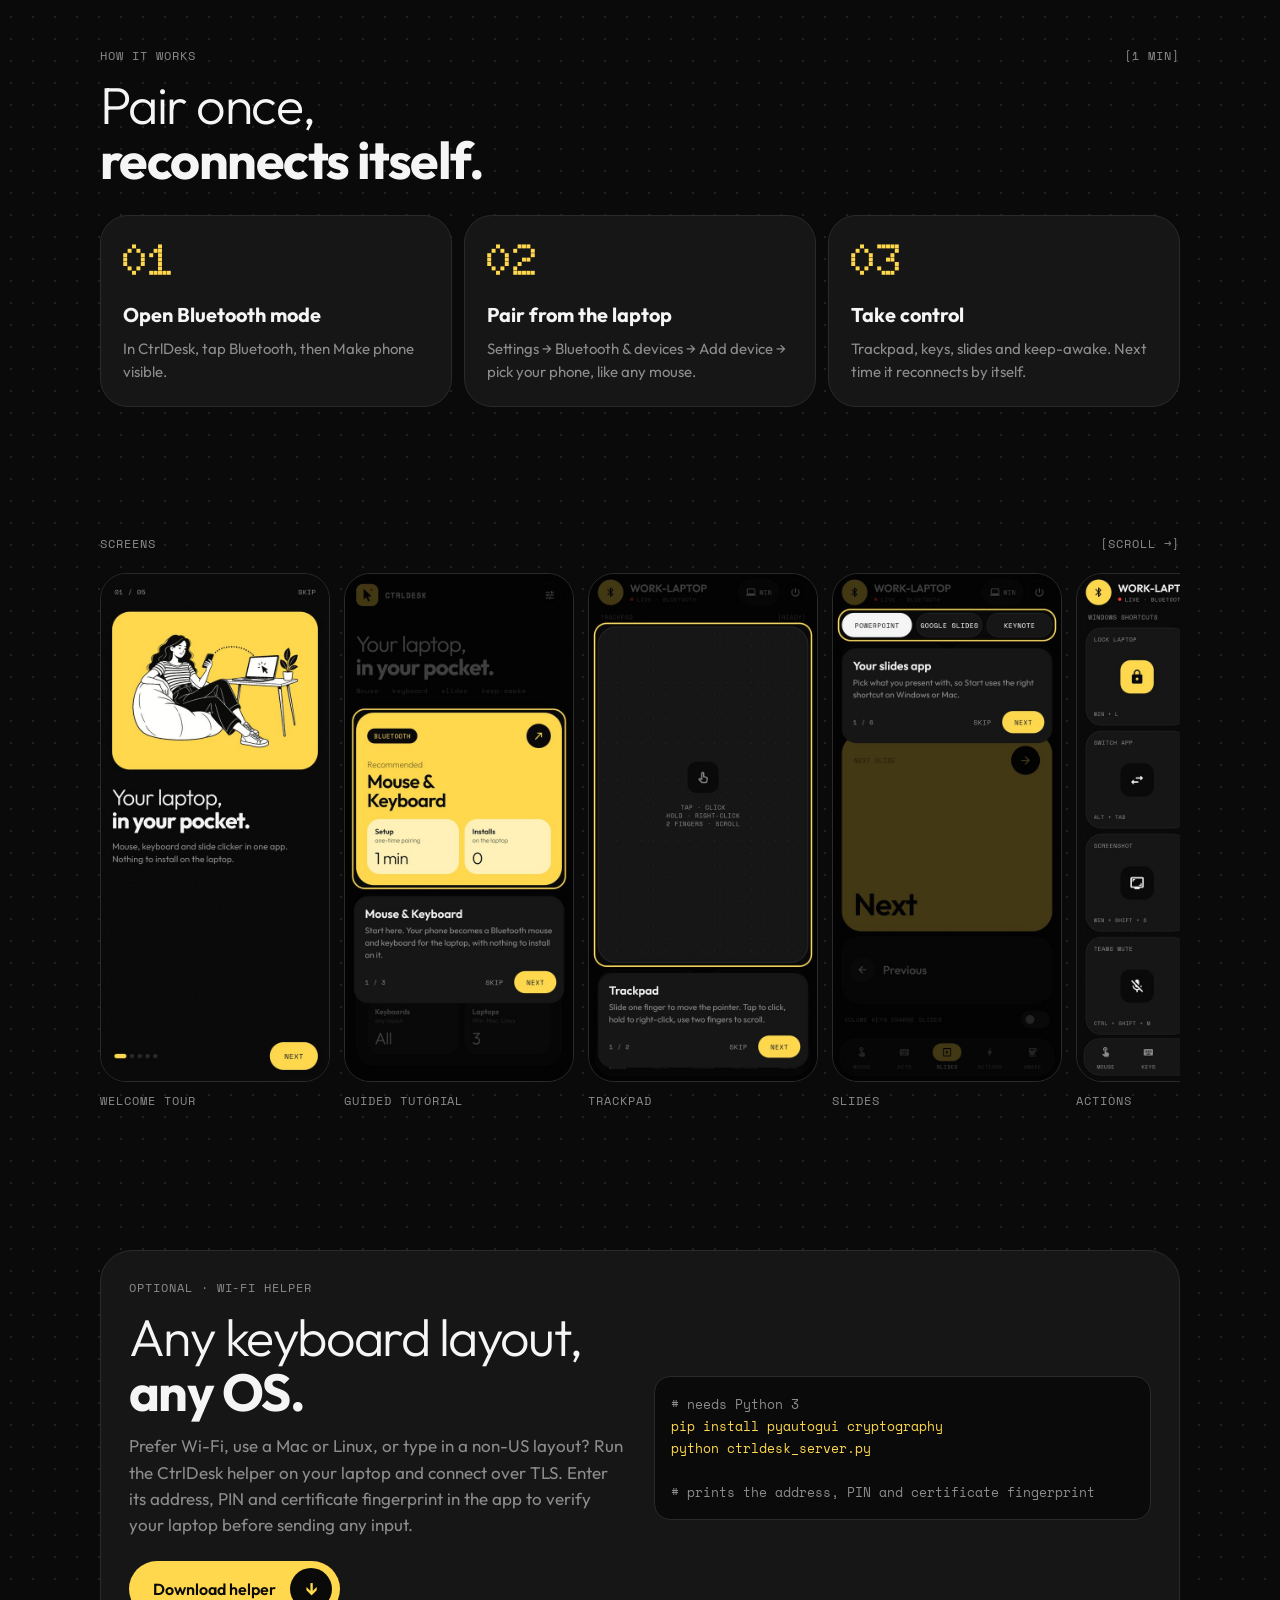
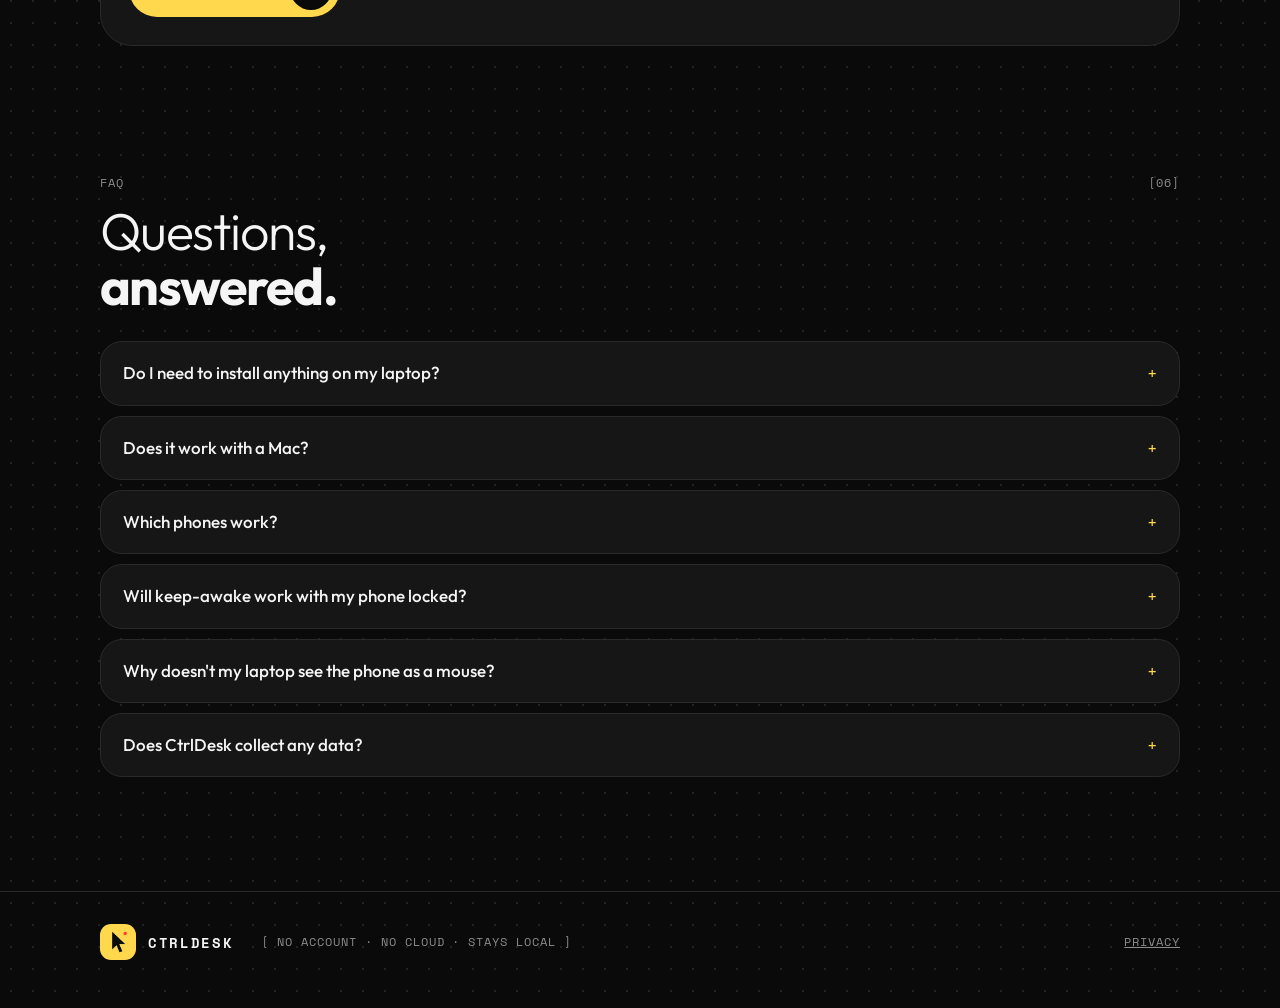
==== commit 5702d096: "Screenshots: welcome tour and guided tutorial" ====
--- a/index.html
+++ b/index.html
@@ -102,9 +102,10 @@
   <section>
     <div class="head"><span class="mono">Screens</span><span class="mono">[Scroll →]</span></div>
     <div class="gallery" style="margin-top:20px">
-      <figure><img src="img/home.jpg" alt="CtrlDesk home screen" loading="lazy"><figcaption class="mono">Home</figcaption></figure>
-      <figure><img src="img/mouse.jpg" alt="Trackpad" loading="lazy"><figcaption class="mono">Trackpad</figcaption></figure>
-      <figure><img src="img/slides.jpg" alt="Presentation remote" loading="lazy"><figcaption class="mono">Slides</figcaption></figure>
+      <figure><img src="img/tour.jpg" alt="Illustrated welcome tour" loading="lazy"><figcaption class="mono">Welcome tour</figcaption></figure>
+      <figure><img src="img/home.jpg" alt="Tutorial highlighting the Mouse and Keyboard card on the home screen" loading="lazy"><figcaption class="mono">Guided tutorial</figcaption></figure>
+      <figure><img src="img/mouse.jpg" alt="Tutorial explaining the trackpad" loading="lazy"><figcaption class="mono">Trackpad</figcaption></figure>
+      <figure><img src="img/slides.jpg" alt="Tutorial on the presentation remote" loading="lazy"><figcaption class="mono">Slides</figcaption></figure>
       <figure><img src="img/actions.jpg" alt="Shortcuts" loading="lazy"><figcaption class="mono">Actions</figcaption></figure>
       <figure><img src="img/awake.jpg" alt="Keep awake" loading="lazy"><figcaption class="mono">Keep awake</figcaption></figure>
     </div>
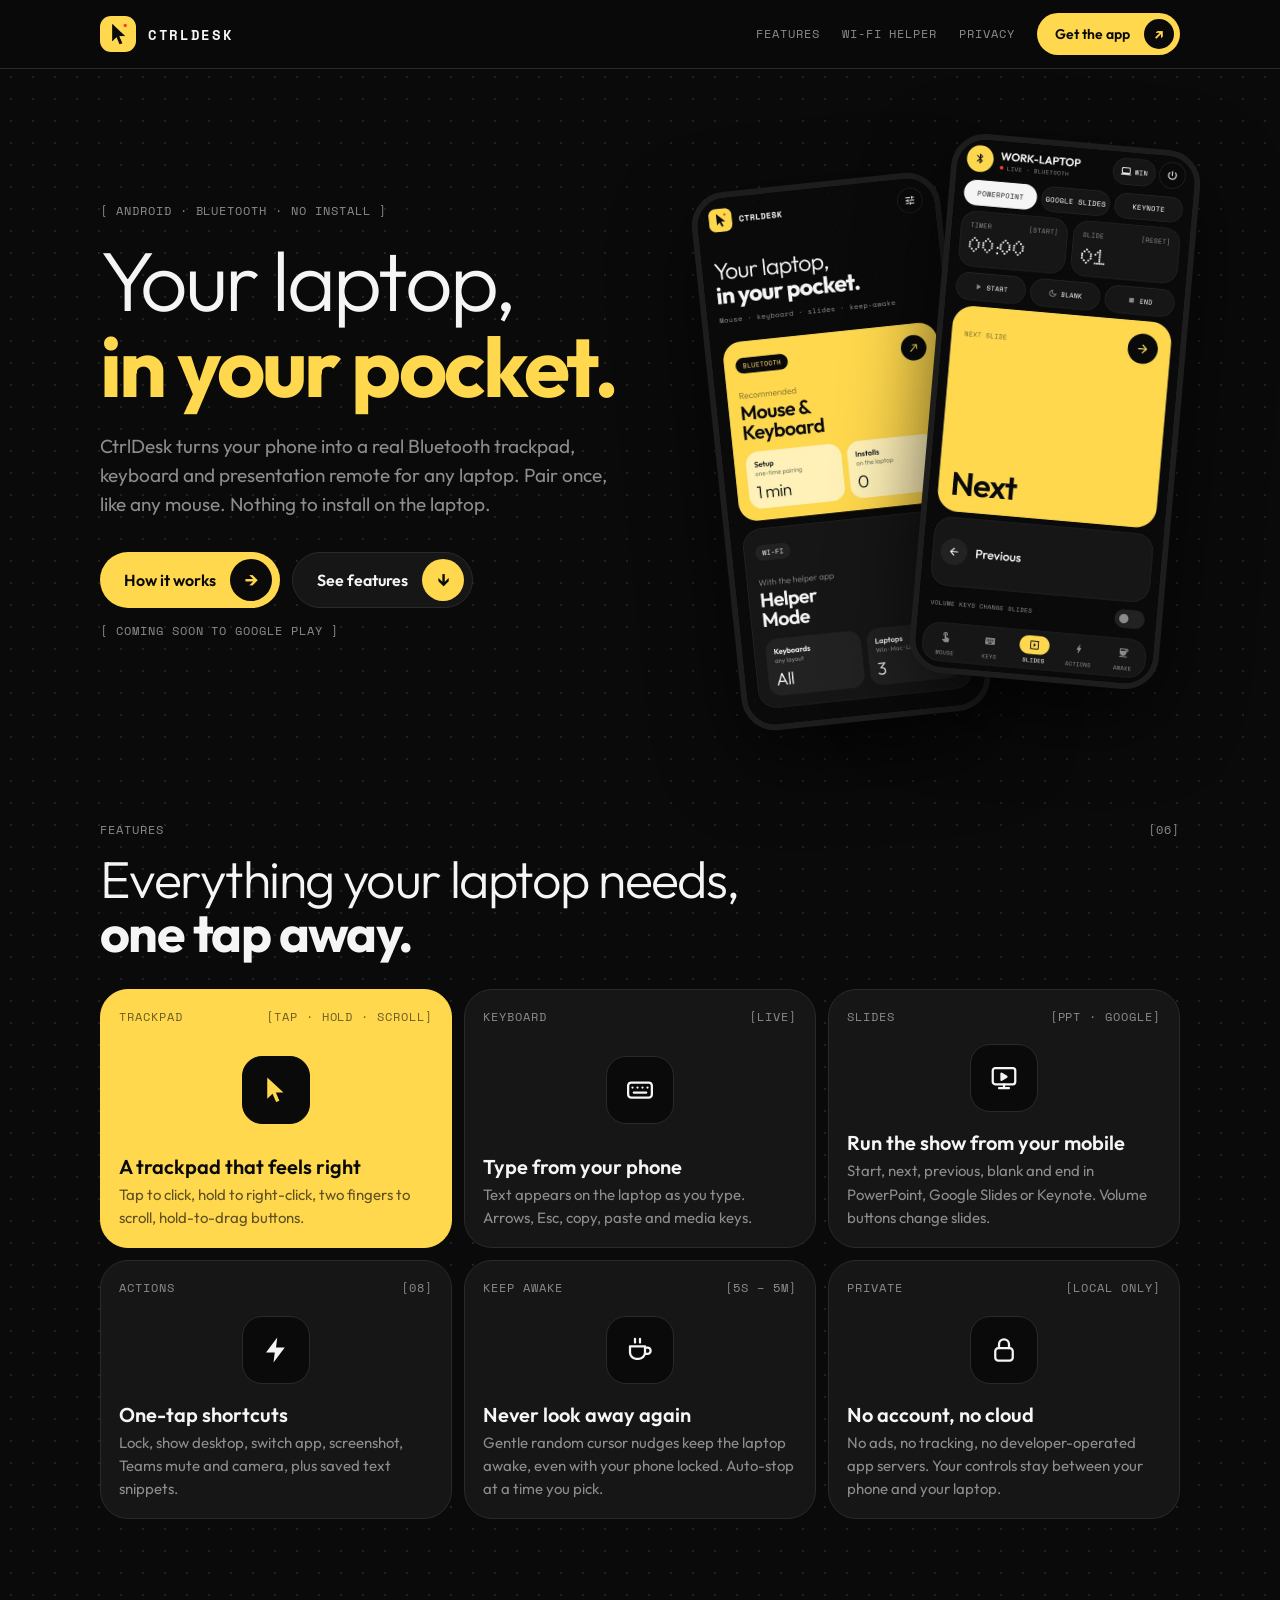
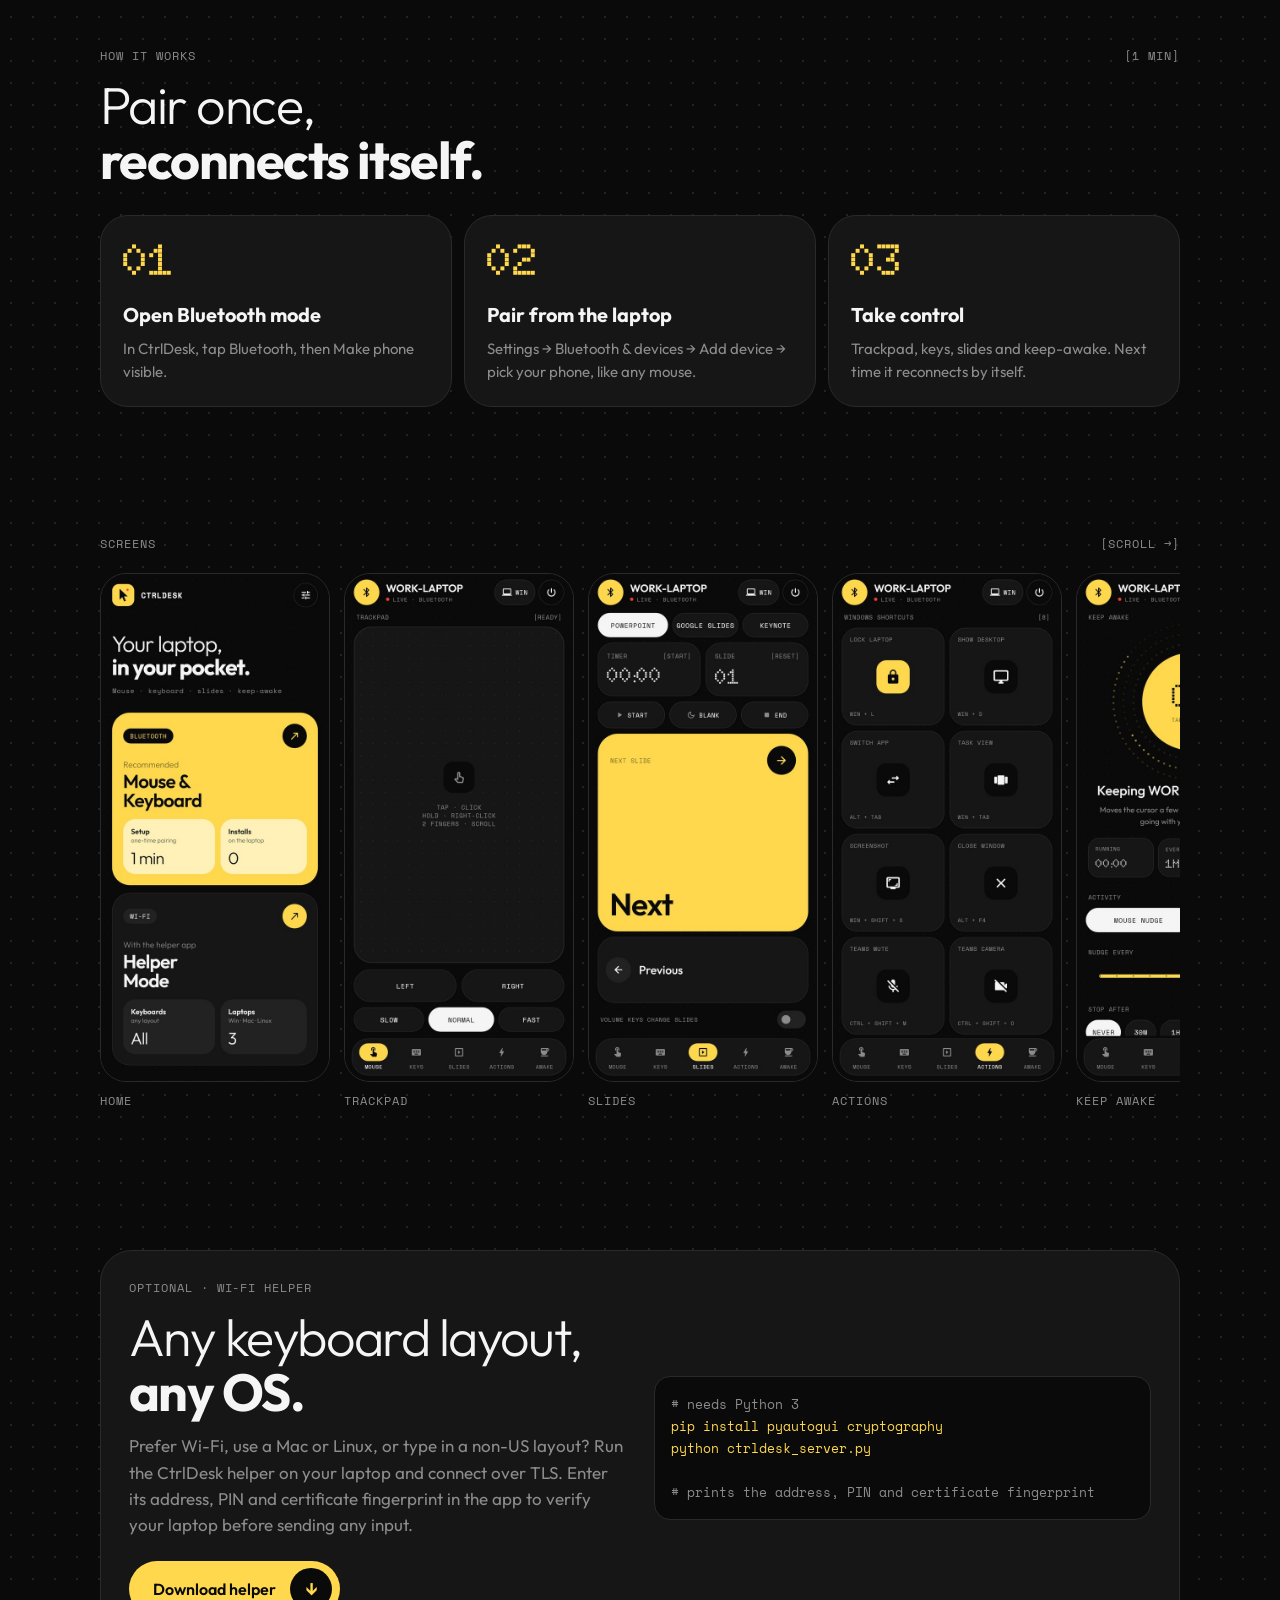
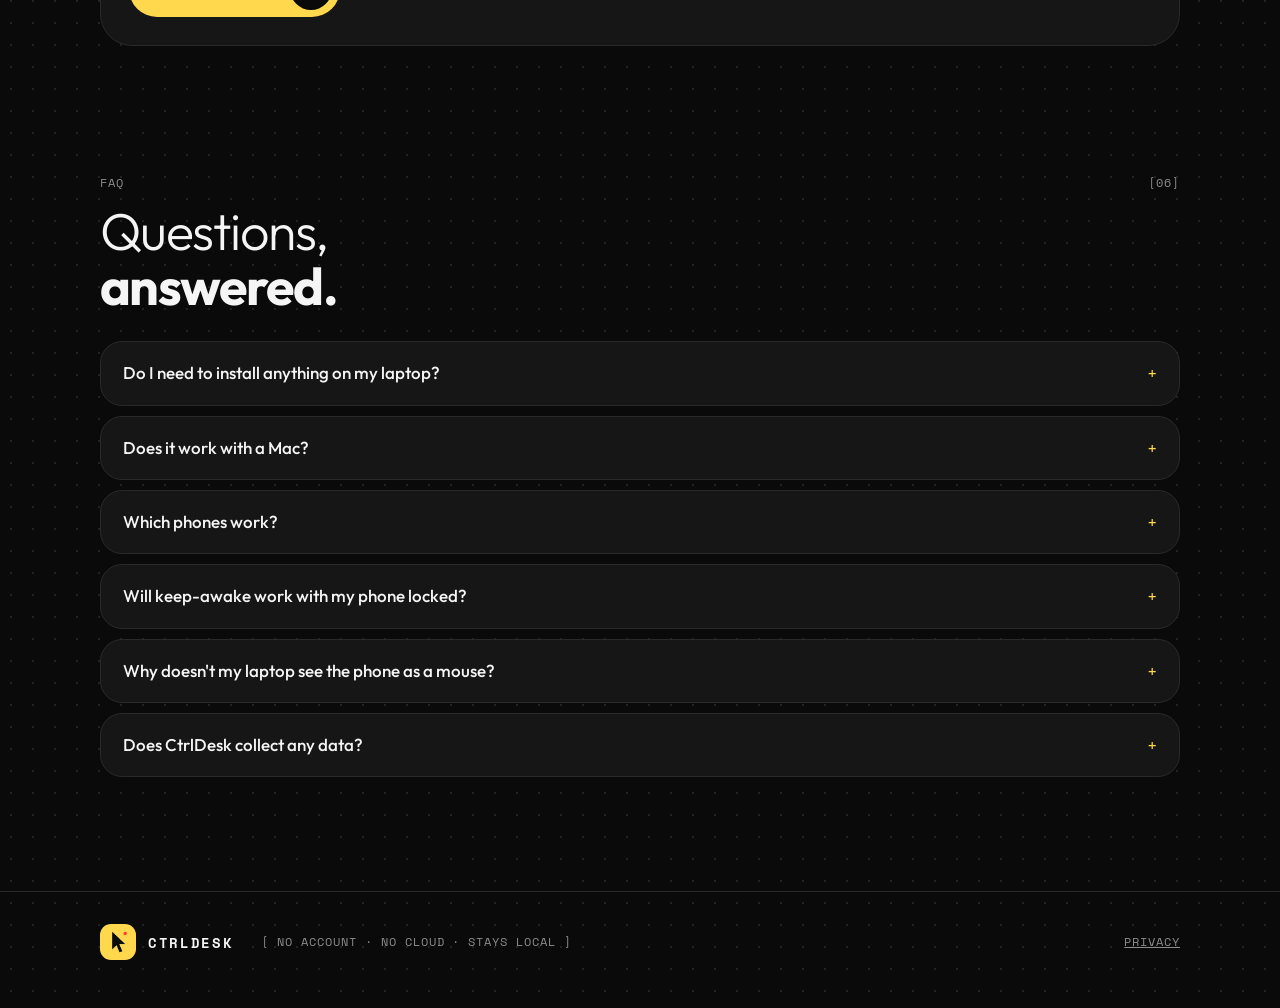
==== commit a4c55574: "Screenshots: latest UI, no tutorial overlays" ====
--- a/index.html
+++ b/index.html
@@ -102,10 +102,9 @@
   <section>
     <div class="head"><span class="mono">Screens</span><span class="mono">[Scroll →]</span></div>
     <div class="gallery" style="margin-top:20px">
-      <figure><img src="img/tour.jpg" alt="Illustrated welcome tour" loading="lazy"><figcaption class="mono">Welcome tour</figcaption></figure>
-      <figure><img src="img/home.jpg" alt="Tutorial highlighting the Mouse and Keyboard card on the home screen" loading="lazy"><figcaption class="mono">Guided tutorial</figcaption></figure>
-      <figure><img src="img/mouse.jpg" alt="Tutorial explaining the trackpad" loading="lazy"><figcaption class="mono">Trackpad</figcaption></figure>
-      <figure><img src="img/slides.jpg" alt="Tutorial on the presentation remote" loading="lazy"><figcaption class="mono">Slides</figcaption></figure>
+      <figure><img src="img/home.jpg" alt="CtrlDesk home screen" loading="lazy"><figcaption class="mono">Home</figcaption></figure>
+      <figure><img src="img/mouse.jpg" alt="Trackpad" loading="lazy"><figcaption class="mono">Trackpad</figcaption></figure>
+      <figure><img src="img/slides.jpg" alt="Presentation remote" loading="lazy"><figcaption class="mono">Slides</figcaption></figure>
       <figure><img src="img/actions.jpg" alt="Shortcuts" loading="lazy"><figcaption class="mono">Actions</figcaption></figure>
       <figure><img src="img/awake.jpg" alt="Keep awake" loading="lazy"><figcaption class="mono">Keep awake</figcaption></figure>
     </div>
--- a/style.css
+++ b/style.css
@@ -100,6 +100,30 @@
 .gallery img { border-radius: 26px; border: 1px solid var(--line); }
 .gallery figcaption { margin-top: 10px; }
 
+/* Scrollbars: a slim pill that matches the app, yellow when you reach for it. */
+::-webkit-scrollbar { width: 12px; height: 12px; }
+::-webkit-scrollbar-track { background: var(--bg); }
+::-webkit-scrollbar-thumb {
+  background: var(--card-hi);
+  border: 3px solid var(--bg); /* inset look: the pill floats in the track */
+  border-radius: 99px;
+}
+::-webkit-scrollbar-thumb:hover { background: var(--muted); }
+::-webkit-scrollbar-thumb:active { background: var(--yellow); }
+::-webkit-scrollbar-corner { background: var(--bg); }
+
+/* The screenshot strip gets a thin yellow rail instead. */
+.gallery::-webkit-scrollbar { height: 6px; }
+.gallery::-webkit-scrollbar-track { background: var(--line); border-radius: 99px; margin: 0 2px; }
+.gallery::-webkit-scrollbar-thumb { background: var(--yellow); border: 0; }
+.gallery::-webkit-scrollbar-thumb:hover { background: var(--yellow-soft); }
+
+/* Firefox has no pseudo-elements: colour the standard thin scrollbar. */
+@supports (-moz-appearance: none) {
+  html { scrollbar-color: var(--card-hi) var(--bg); }
+  .gallery { scrollbar-width: thin; scrollbar-color: var(--yellow) var(--line); }
+}
+
 /* wifi */
 .wifi { background: var(--card); border: 1px solid var(--line); border-radius: 32px; padding: 28px; display: grid; grid-template-columns: 1fr 1fr; gap: 28px; align-items: center; }
 @media (max-width: 860px) { .wifi { grid-template-columns: 1fr; } }
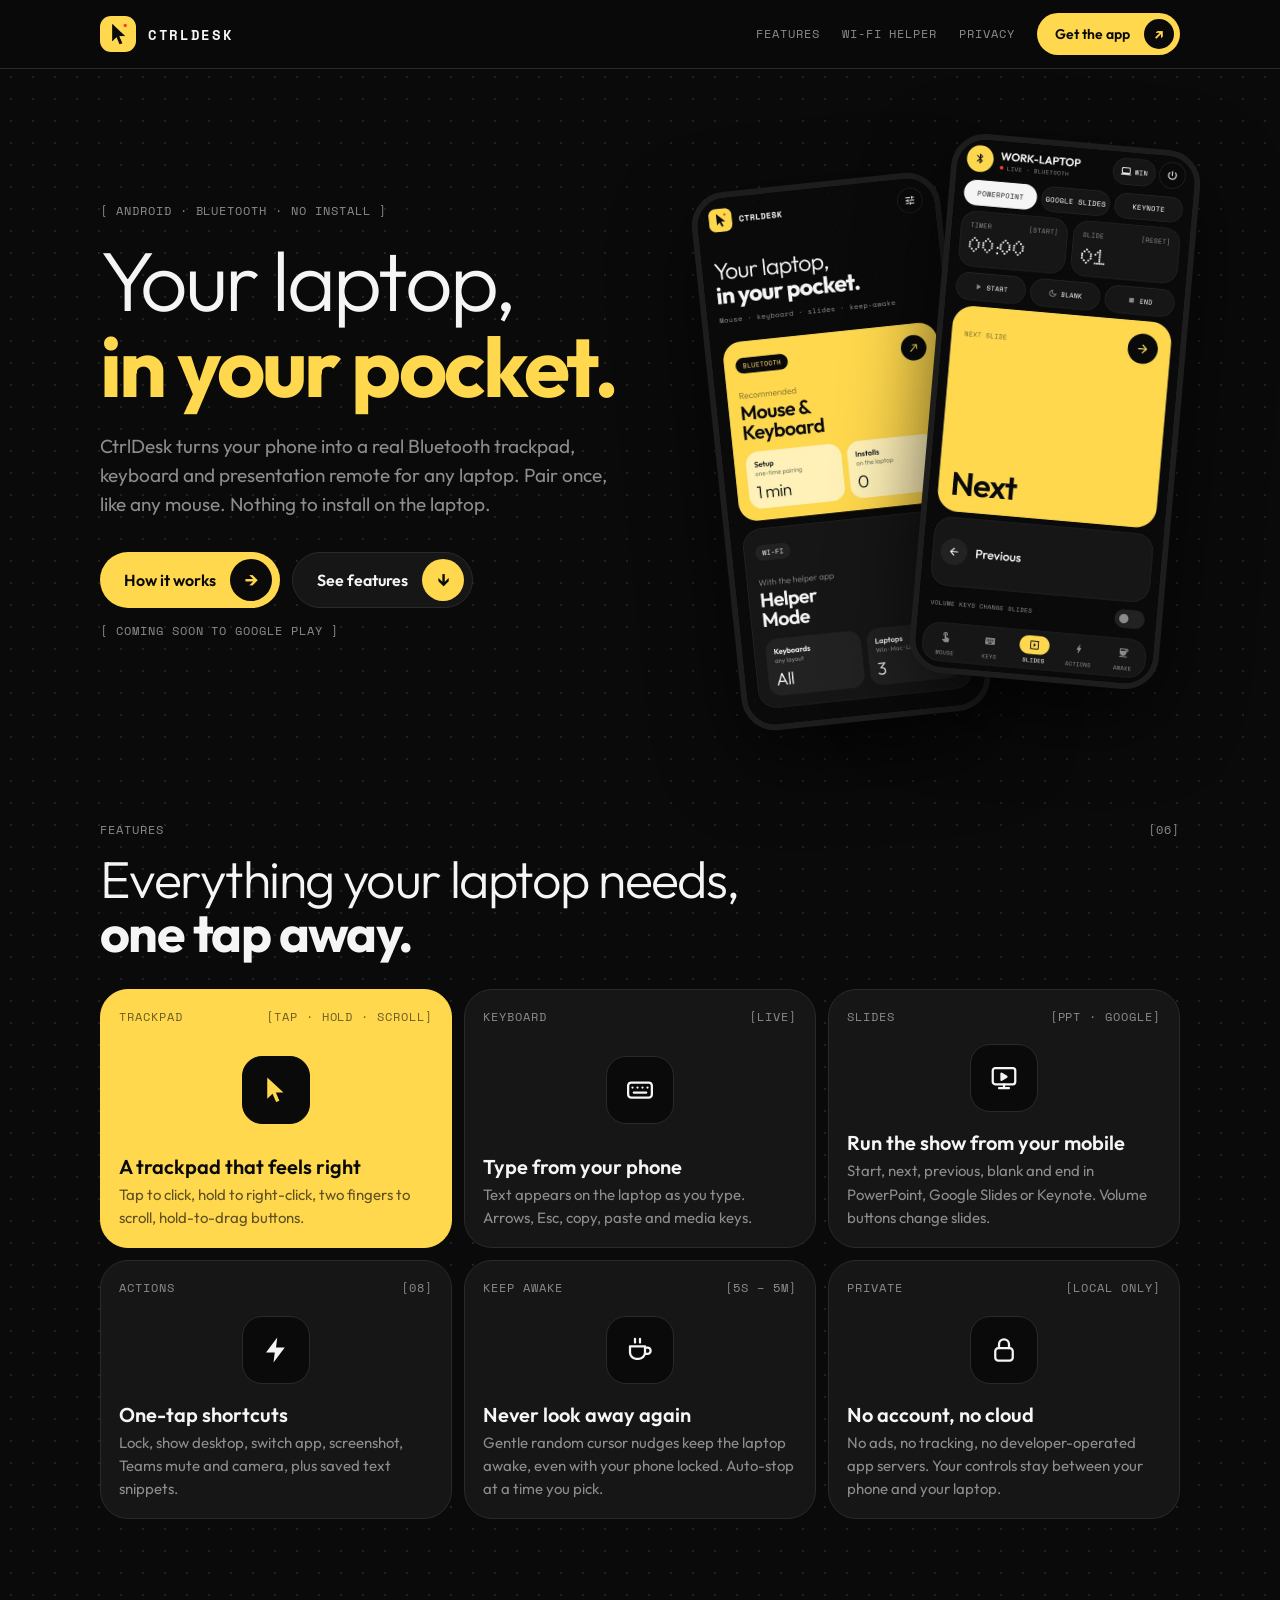
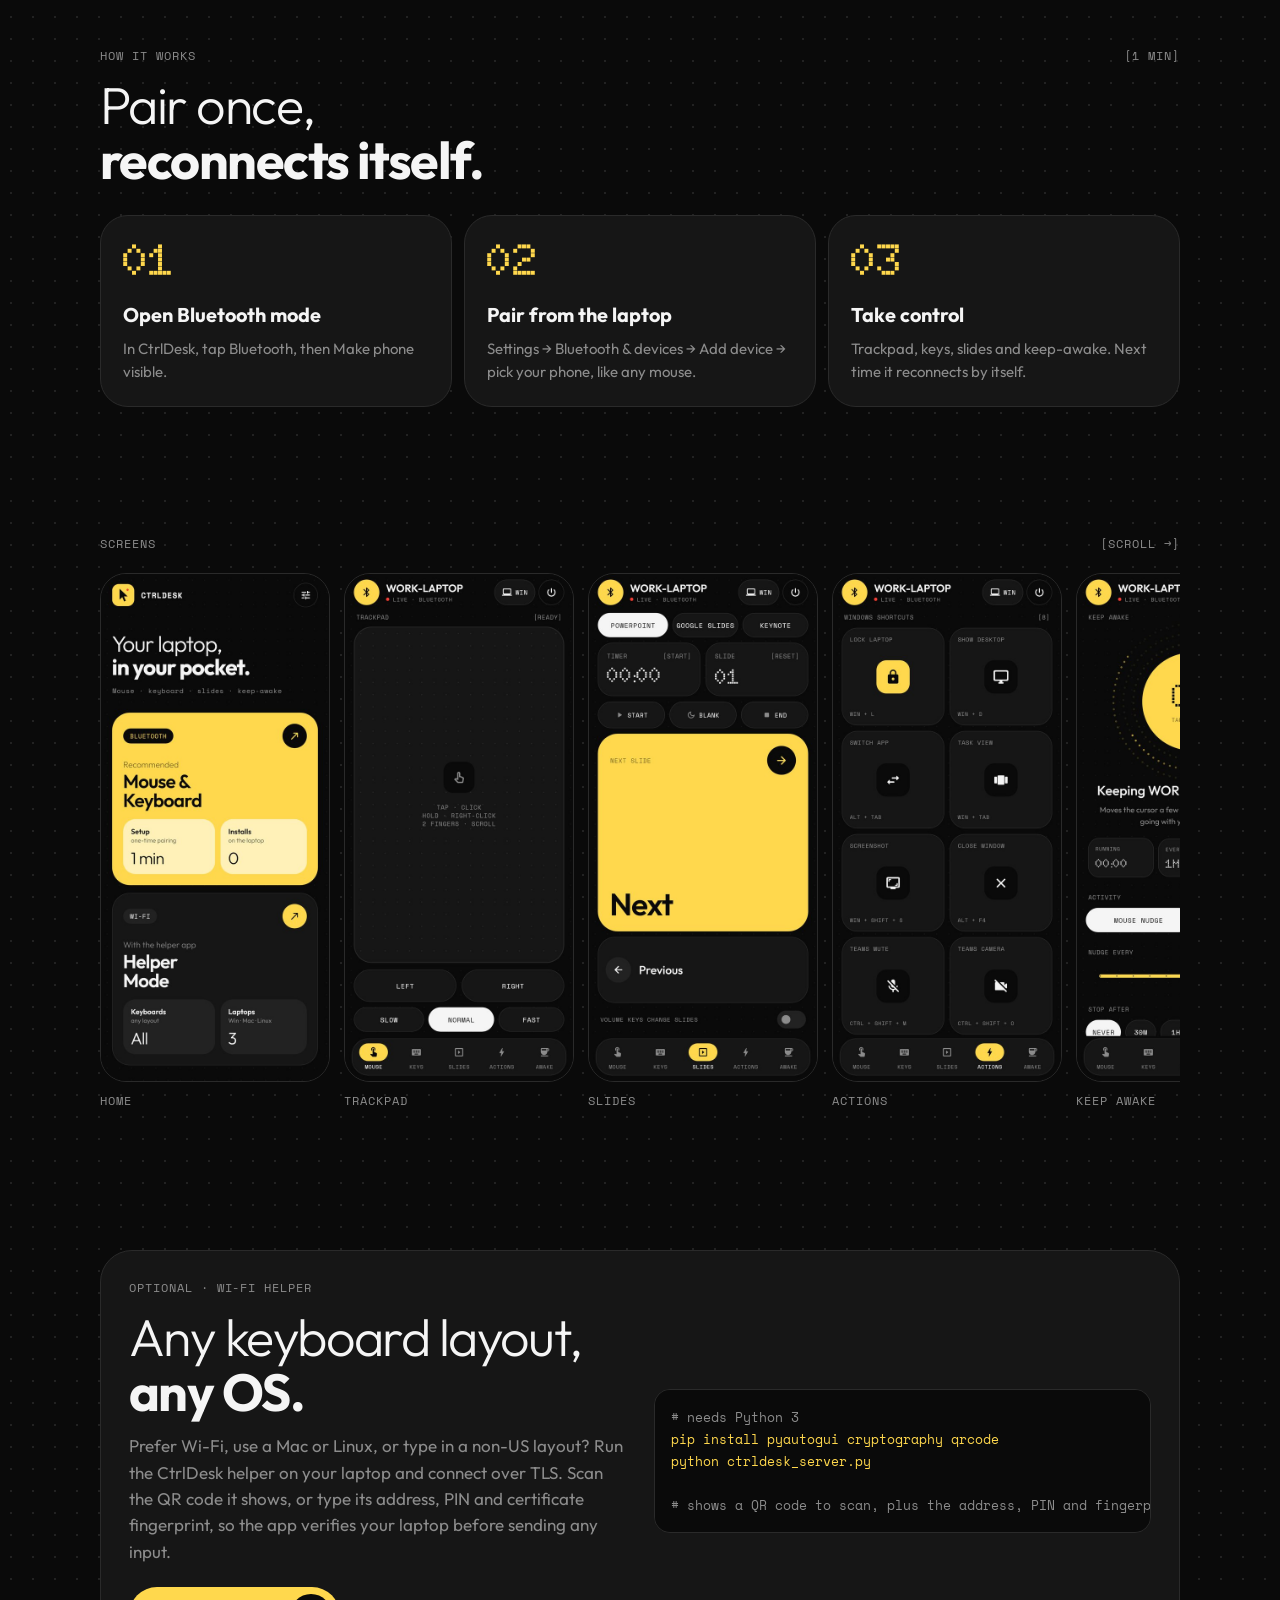
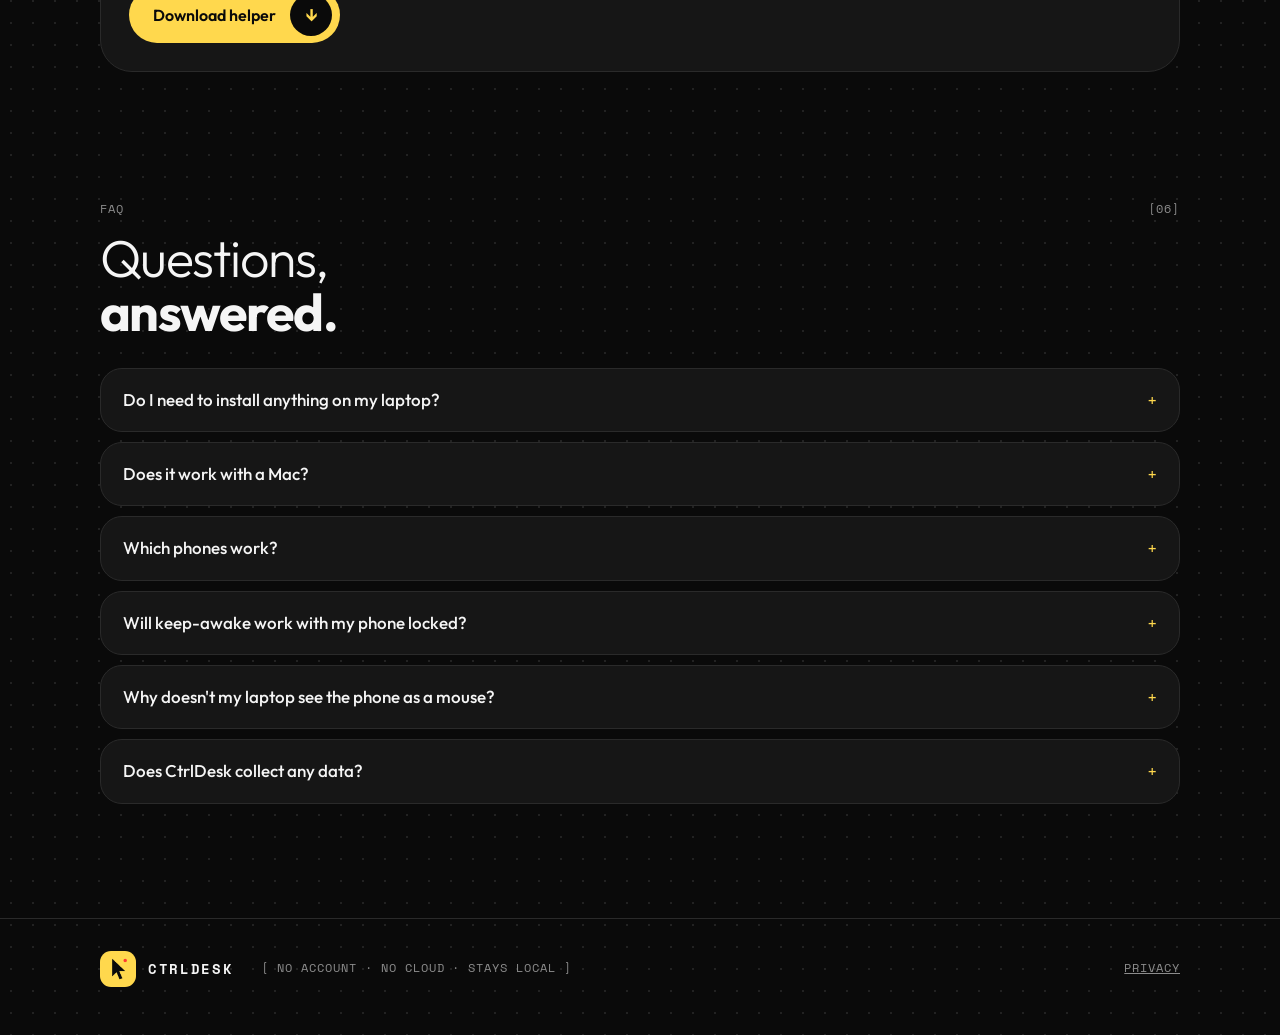
==== commit df7f948c: "Helper: pairing QR code for CtrlDesk 2.0 (pip install qrcode)" ====
--- a/index.html
+++ b/index.html
@@ -115,16 +115,16 @@
       <div>
         <div class="mono">Optional · Wi-Fi helper</div>
         <h2 style="margin-bottom:14px">Any keyboard layout,<br><b>any OS.</b></h2>
-        <p>Prefer Wi-Fi, use a Mac or Linux, or type in a non-US layout? Run the CtrlDesk helper on your laptop and connect over TLS. Enter its address, PIN and certificate fingerprint in the app to verify your laptop before sending any input.</p>
+        <p>Prefer Wi-Fi, use a Mac or Linux, or type in a non-US layout? Run the CtrlDesk helper on your laptop and connect over TLS. Scan the QR code it shows, or type its address, PIN and certificate fingerprint, so the app verifies your laptop before sending any input.</p>
         <div class="cta" style="margin-top:22px">
           <a class="btn yellow" href="download/ctrldesk_server.py" download>Download helper <span class="arrow">↓</span></a>
         </div>
       </div>
       <pre><span class="c"># needs Python 3</span>
-pip install pyautogui cryptography
+pip install pyautogui cryptography qrcode
 python ctrldesk_server.py
 
-<span class="c"># prints the address, PIN and certificate fingerprint</span></pre>
+<span class="c"># shows a QR code to scan, plus the address, PIN and fingerprint</span></pre>
     </div>
   </section>
 
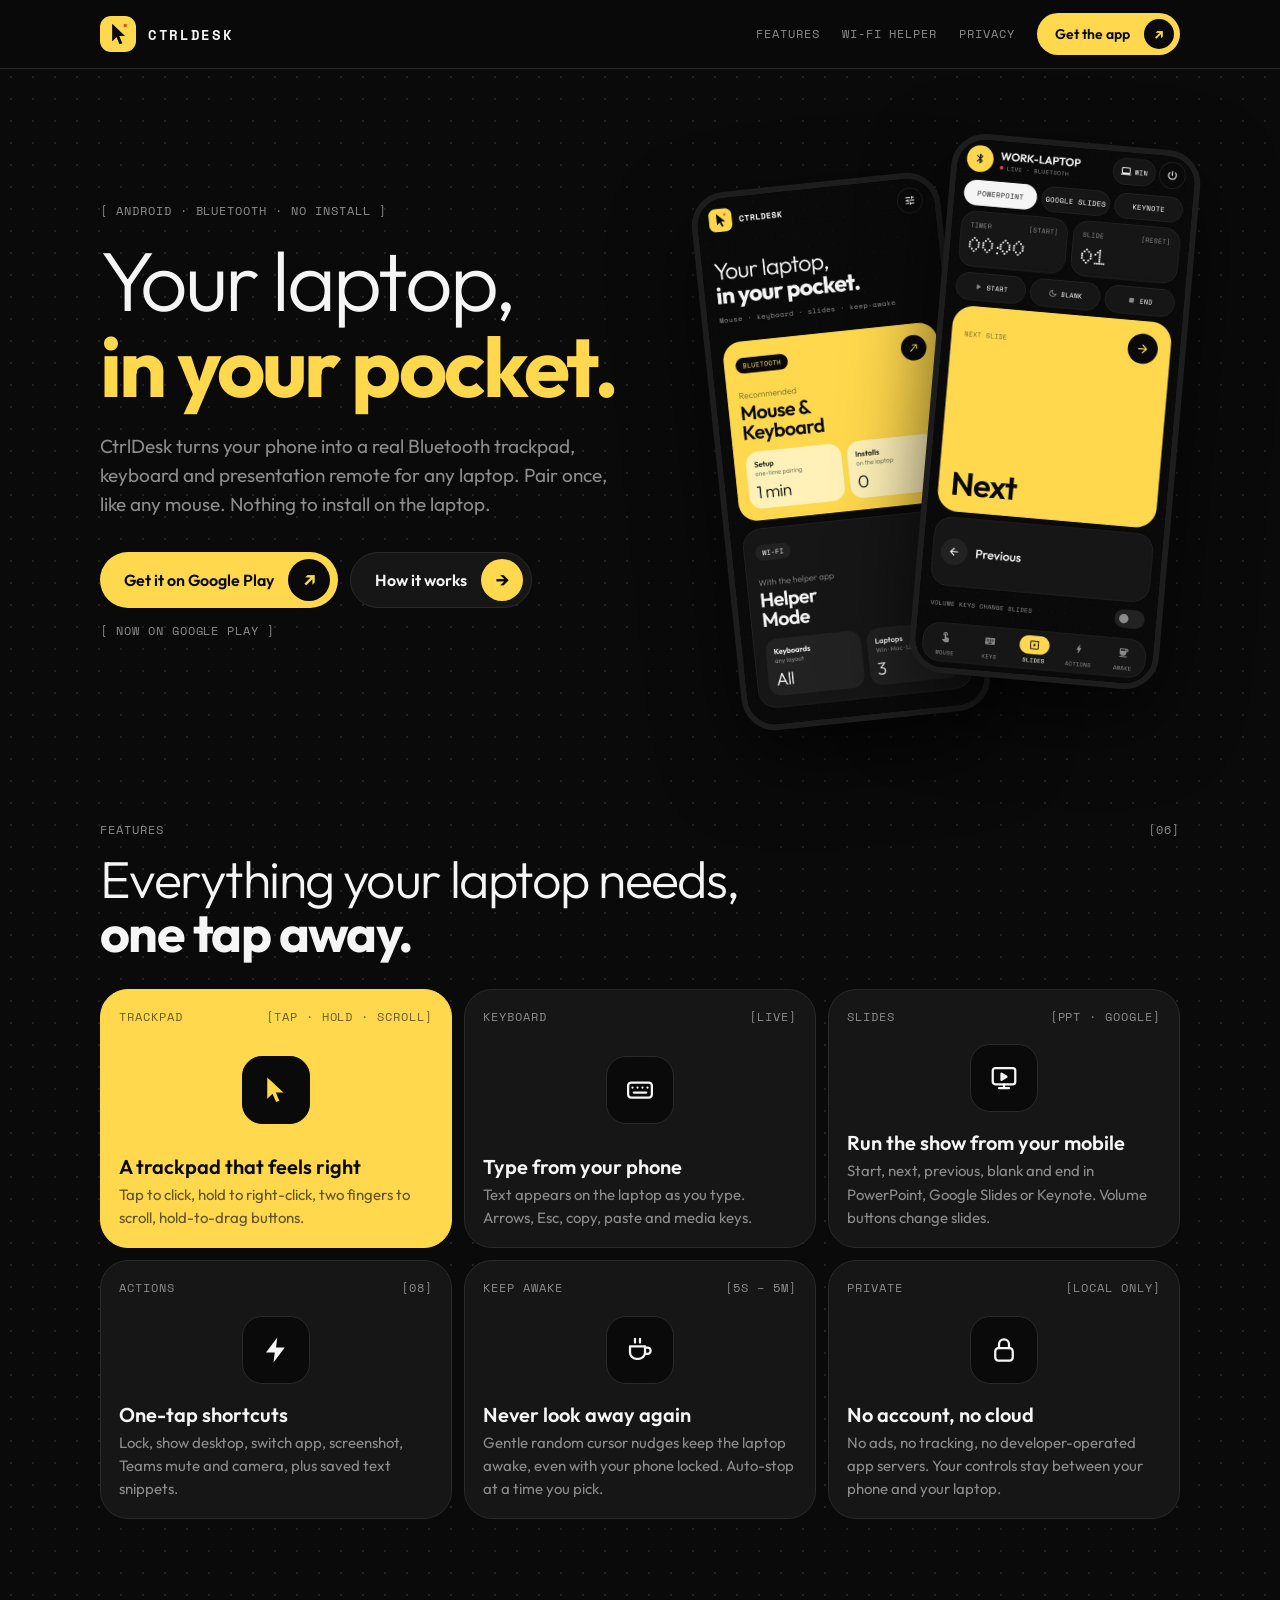
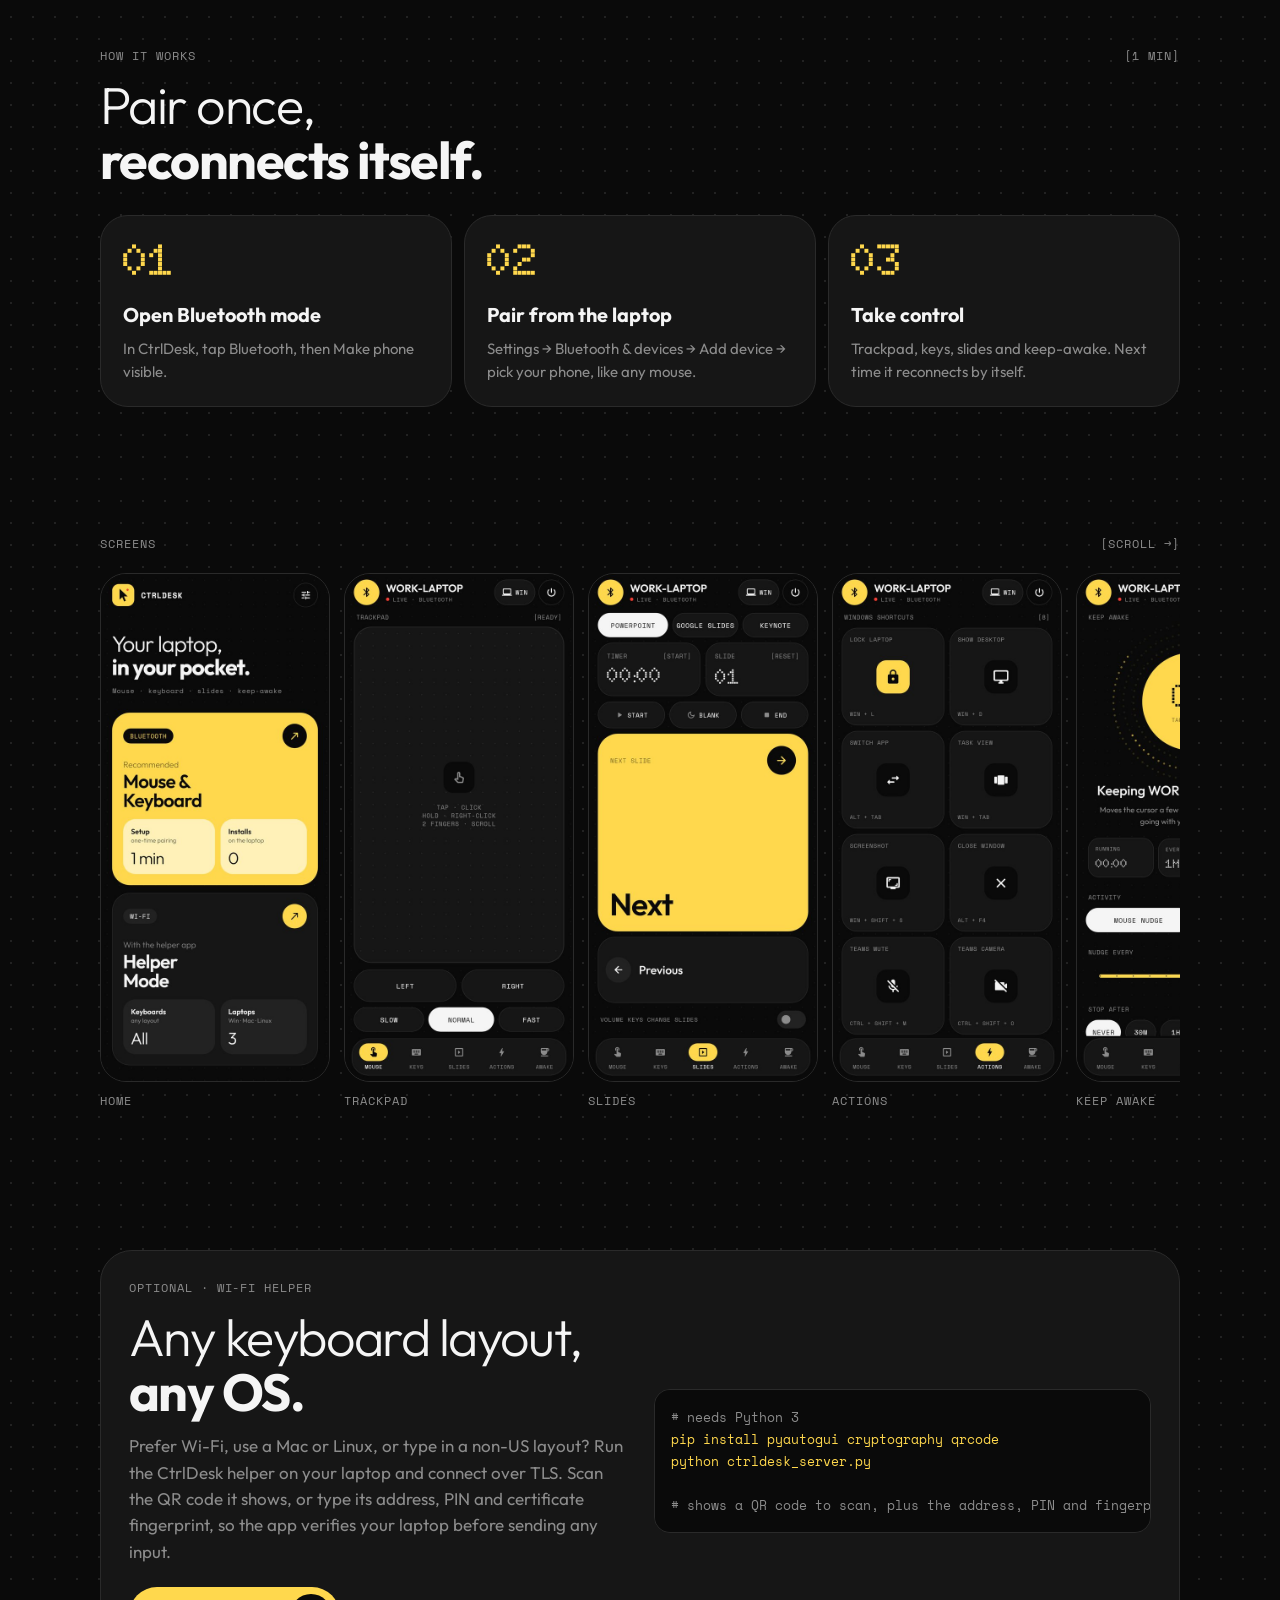
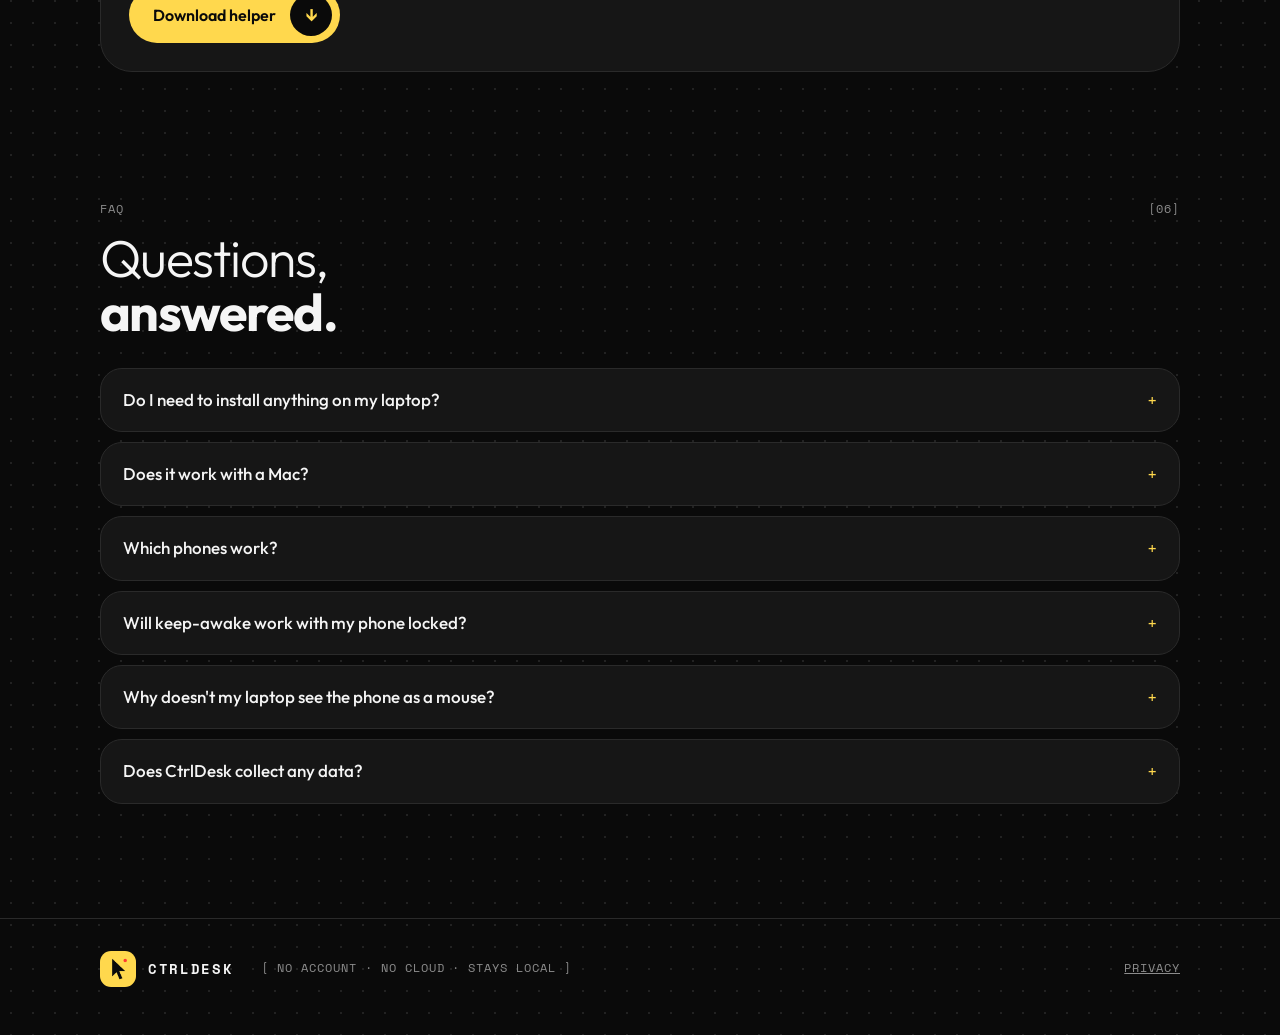
==== commit 87f9dce6: "Link to the Google Play listing: CtrlDesk is live" ====
--- a/index.html
+++ b/index.html
@@ -23,7 +23,7 @@
       <a class="mono" href="#features">Features</a>
       <a class="mono" href="#wifi">Wi-Fi helper</a>
       <a class="mono" href="privacy.html">Privacy</a>
-      <a class="btn yellow small" href="#get">Get the app <span class="arrow">↗</span></a>
+      <a class="btn yellow small" href="https://play.google.com/store/apps/details?id=com.ctrldesk.app" target="_blank" rel="noopener">Get the app <span class="arrow">↗</span></a>
     </div>
   </div>
 </nav>
@@ -35,10 +35,10 @@
       <h1 style="margin-top:18px">Your laptop,<br><b>in your pocket.</b></h1>
       <p class="lede">CtrlDesk turns your phone into a real Bluetooth trackpad, keyboard and presentation remote for any laptop. Pair once, like any mouse. Nothing to install on the laptop.</p>
       <div class="cta">
-        <a class="btn yellow" href="#how">How it works <span class="arrow">→</span></a>
-        <a class="btn dark" href="#features">See features <span class="arrow">↓</span></a>
+        <a class="btn yellow" href="https://play.google.com/store/apps/details?id=com.ctrldesk.app" target="_blank" rel="noopener">Get it on Google Play <span class="arrow">↗</span></a>
+        <a class="btn dark" href="#how">How it works <span class="arrow">→</span></a>
       </div>
-      <p class="mono soon">[ Coming soon to Google Play ]</p>
+      <p class="mono soon">[ Now on Google Play ]</p>
     </div>
     <div class="phones" aria-hidden="true">
       <div class="phone a"><img src="img/home.jpg" alt=""></div>
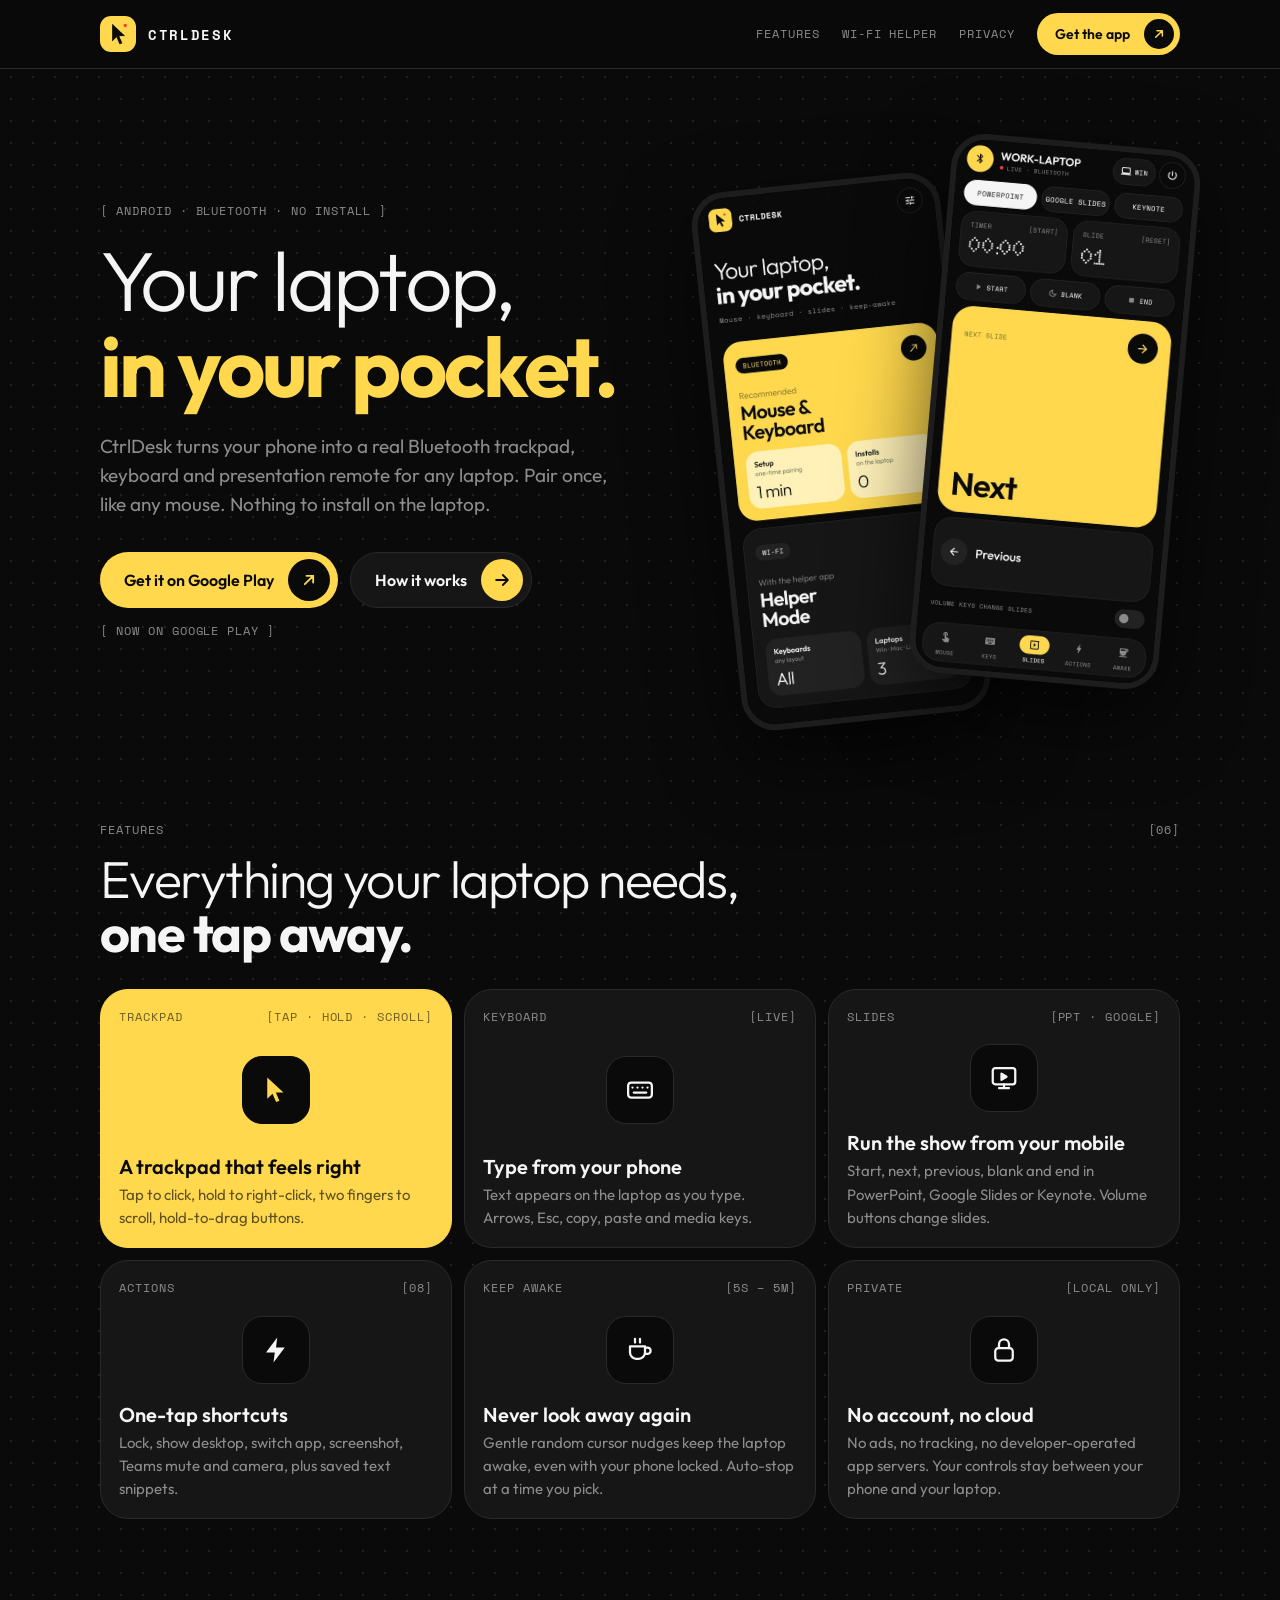
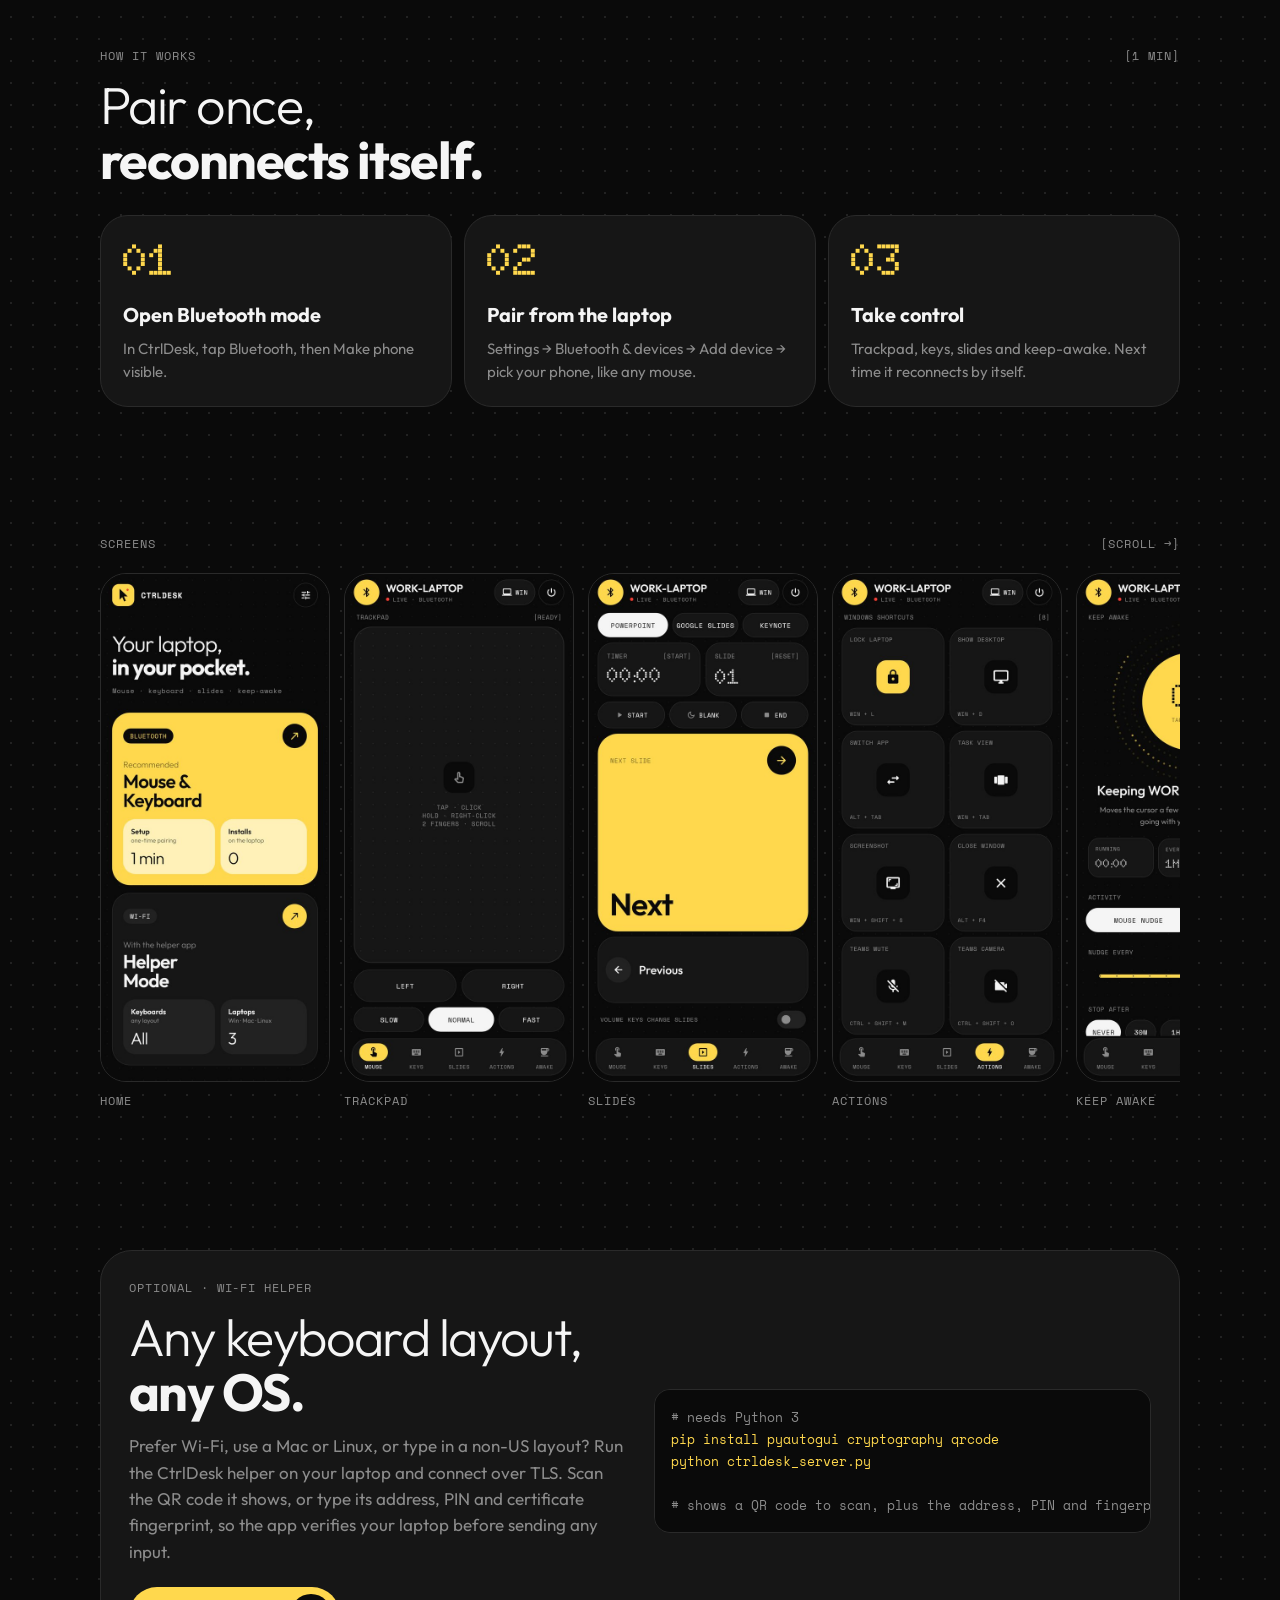
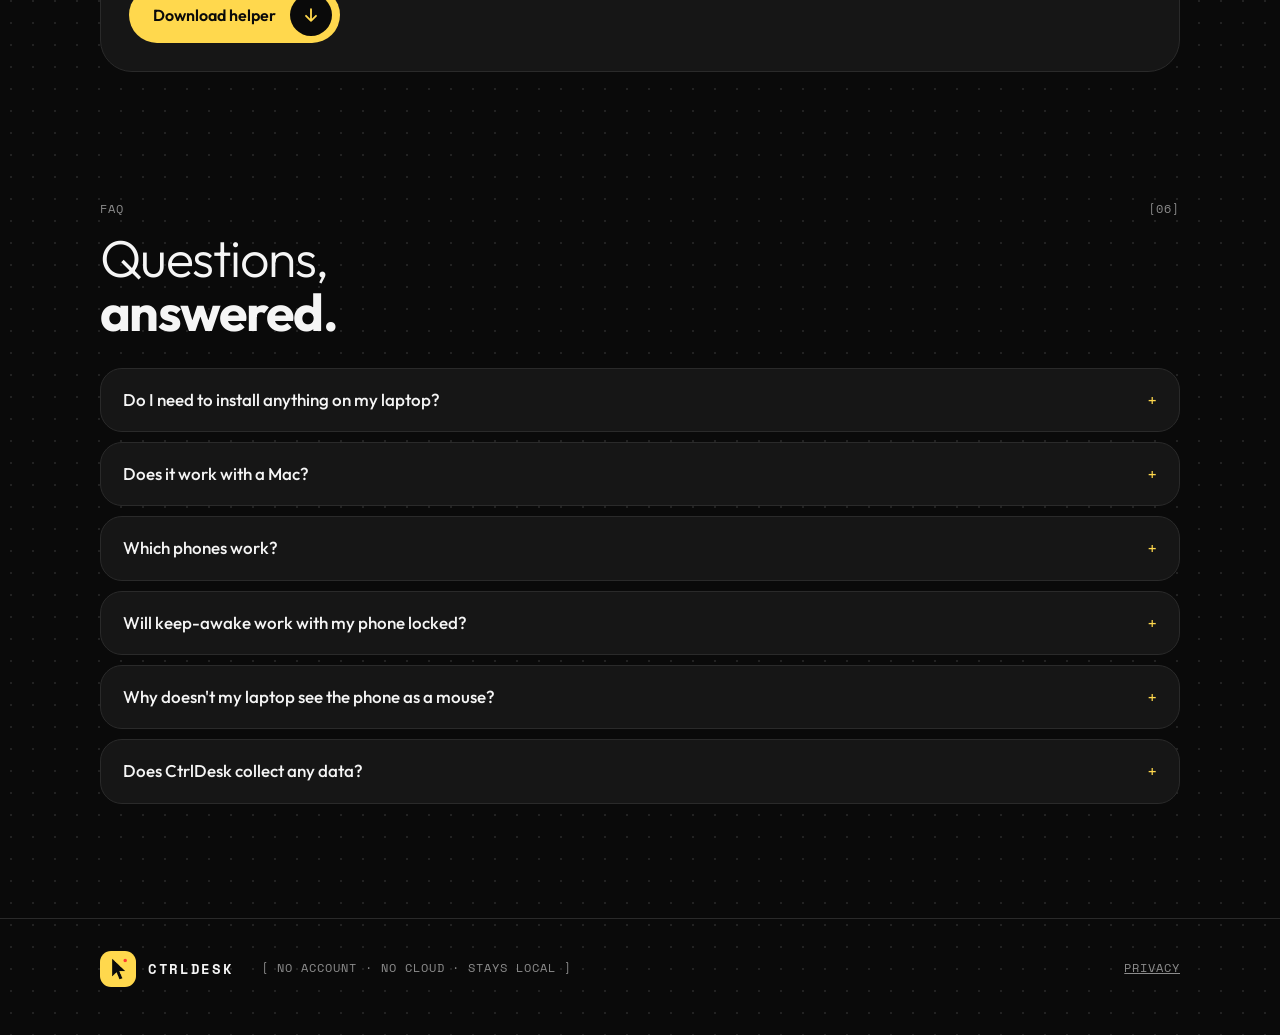
==== commit f8c6df07: "Buttons: SVG arrow icons; privacy page links to Google Play" ====
--- a/index.html
+++ b/index.html
@@ -23,7 +23,7 @@
       <a class="mono" href="#features">Features</a>
       <a class="mono" href="#wifi">Wi-Fi helper</a>
       <a class="mono" href="privacy.html">Privacy</a>
-      <a class="btn yellow small" href="https://play.google.com/store/apps/details?id=com.ctrldesk.app" target="_blank" rel="noopener">Get the app <span class="arrow">↗</span></a>
+      <a class="btn yellow small" href="https://play.google.com/store/apps/details?id=com.ctrldesk.app" target="_blank" rel="noopener">Get the app <span class="arrow"><svg viewBox="0 0 24 24" fill="none" stroke="currentColor" stroke-width="2.2" stroke-linecap="round" stroke-linejoin="round" aria-hidden="true"><path d="M7 17 17 7M9 7h8v8"/></svg></span></a>
     </div>
   </div>
 </nav>
@@ -35,8 +35,8 @@
       <h1 style="margin-top:18px">Your laptop,<br><b>in your pocket.</b></h1>
       <p class="lede">CtrlDesk turns your phone into a real Bluetooth trackpad, keyboard and presentation remote for any laptop. Pair once, like any mouse. Nothing to install on the laptop.</p>
       <div class="cta">
-        <a class="btn yellow" href="https://play.google.com/store/apps/details?id=com.ctrldesk.app" target="_blank" rel="noopener">Get it on Google Play <span class="arrow">↗</span></a>
-        <a class="btn dark" href="#how">How it works <span class="arrow">→</span></a>
+        <a class="btn yellow" href="https://play.google.com/store/apps/details?id=com.ctrldesk.app" target="_blank" rel="noopener">Get it on Google Play <span class="arrow"><svg viewBox="0 0 24 24" fill="none" stroke="currentColor" stroke-width="2.2" stroke-linecap="round" stroke-linejoin="round" aria-hidden="true"><path d="M7 17 17 7M9 7h8v8"/></svg></span></a>
+        <a class="btn dark" href="#how">How it works <span class="arrow"><svg viewBox="0 0 24 24" fill="none" stroke="currentColor" stroke-width="2.2" stroke-linecap="round" stroke-linejoin="round" aria-hidden="true"><path d="M5 12h14M13 6l6 6-6 6"/></svg></span></a>
       </div>
       <p class="mono soon">[ Now on Google Play ]</p>
     </div>
@@ -117,7 +117,7 @@
         <h2 style="margin-bottom:14px">Any keyboard layout,<br><b>any OS.</b></h2>
         <p>Prefer Wi-Fi, use a Mac or Linux, or type in a non-US layout? Run the CtrlDesk helper on your laptop and connect over TLS. Scan the QR code it shows, or type its address, PIN and certificate fingerprint, so the app verifies your laptop before sending any input.</p>
         <div class="cta" style="margin-top:22px">
-          <a class="btn yellow" href="download/ctrldesk_server.py" download>Download helper <span class="arrow">↓</span></a>
+          <a class="btn yellow" href="download/ctrldesk_server.py" download>Download helper <span class="arrow"><svg viewBox="0 0 24 24" fill="none" stroke="currentColor" stroke-width="2.2" stroke-linecap="round" stroke-linejoin="round" aria-hidden="true"><path d="M12 5v14M6 13l6 6 6-6"/></svg></span></a>
         </div>
       </div>
       <pre><span class="c"># needs Python 3</span>
--- a/style.css
+++ b/style.css
@@ -50,6 +50,8 @@
 .btn.dark .arrow { background: var(--yellow); color: var(--ink); }
 .btn.small { height: 42px; padding: 0 6px 0 18px; font-size: 14px; }
 .btn.small .arrow { width: 30px; height: 30px; font-size: 15px; }
+.btn .arrow svg { width: 20px; height: 20px; }
+.btn.small .arrow svg { width: 16px; height: 16px; }
 
 /* hero */
 .hero { display: grid; grid-template-columns: 1.1fr .9fr; gap: 48px; align-items: center; padding: 72px 0 56px; }
